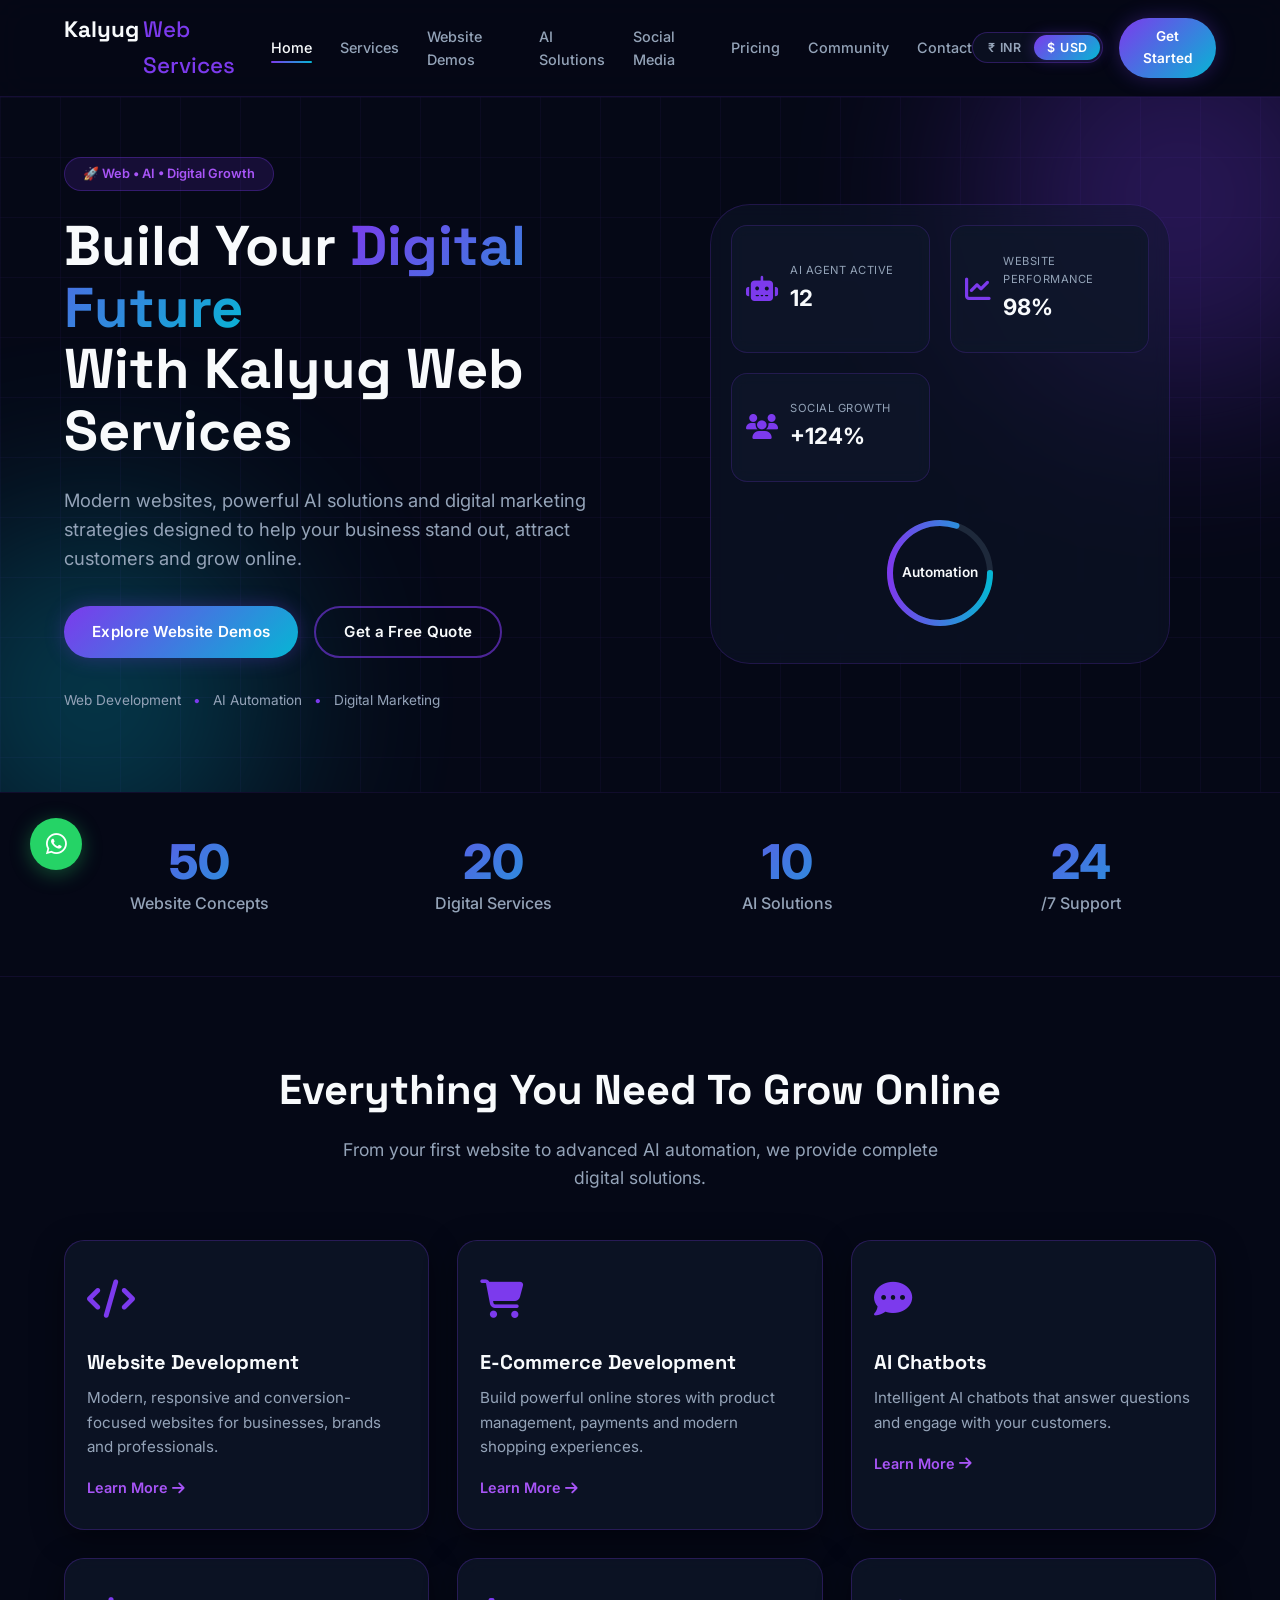
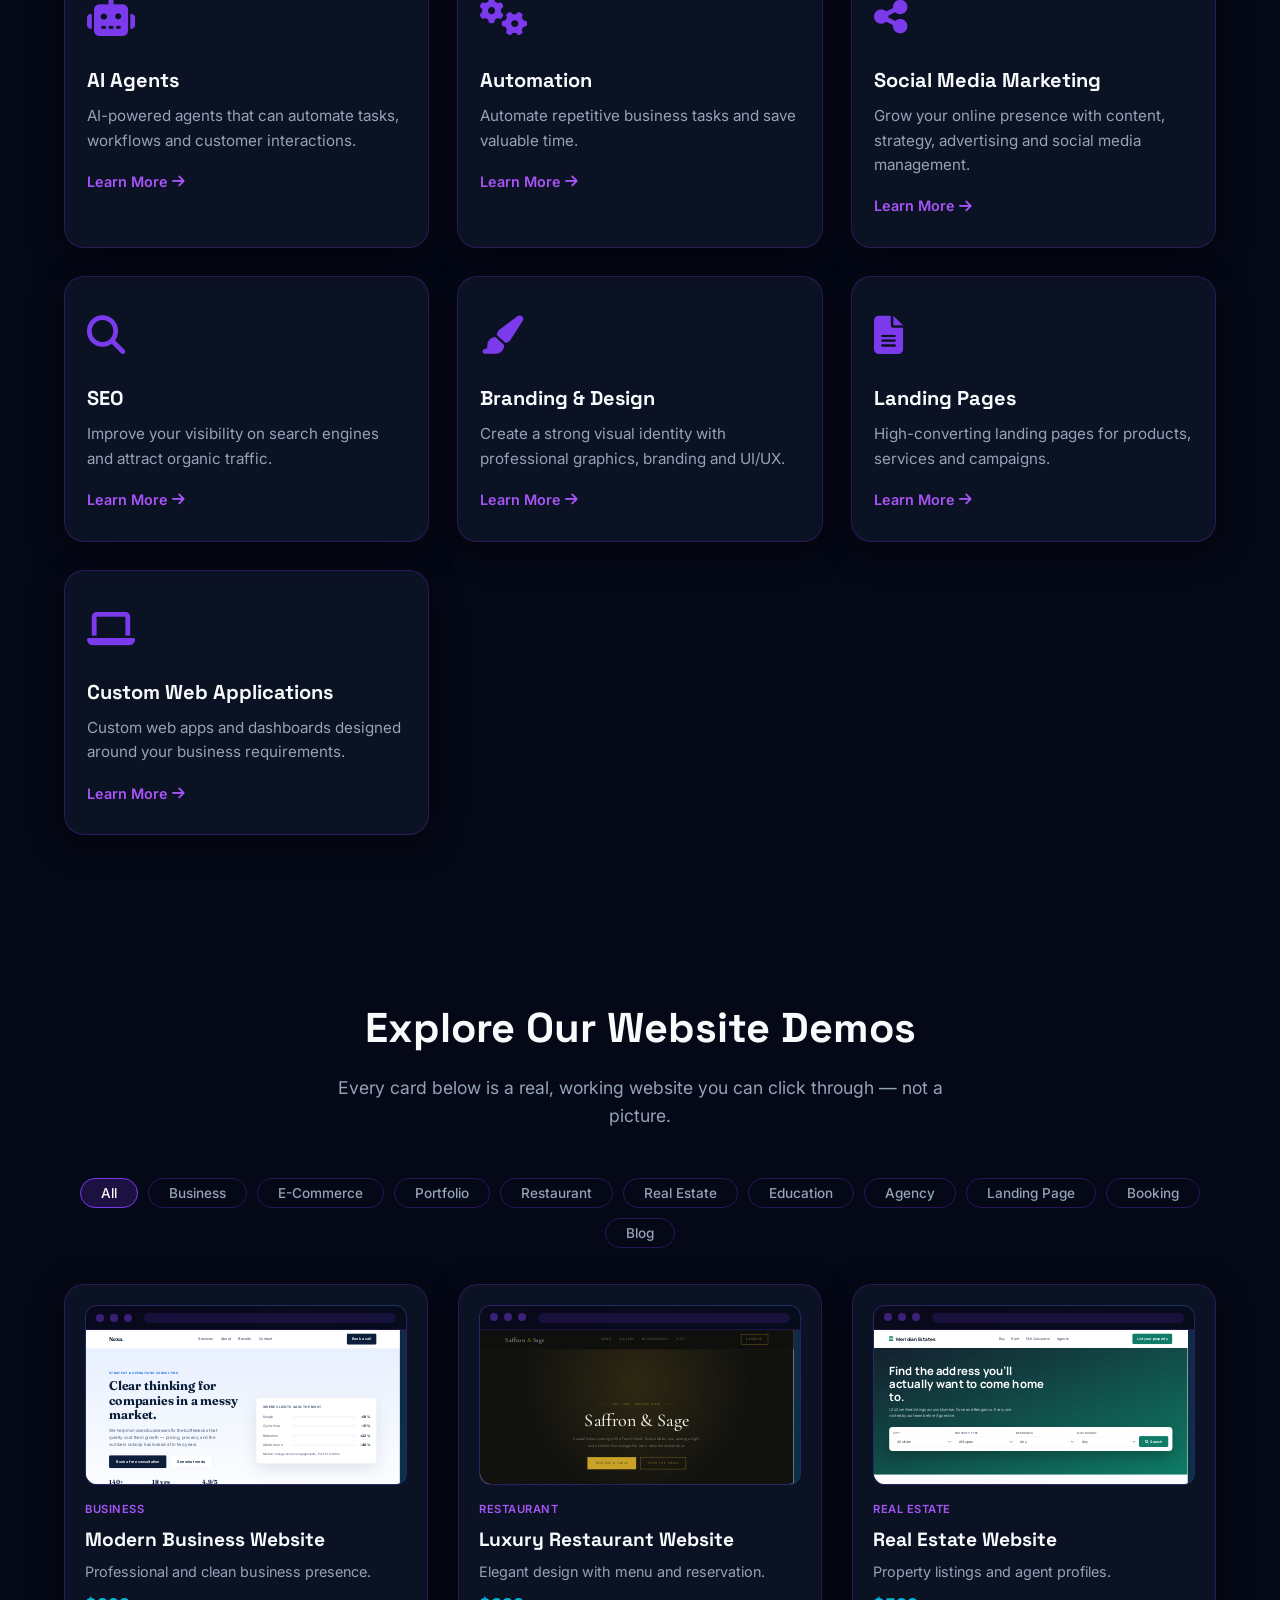
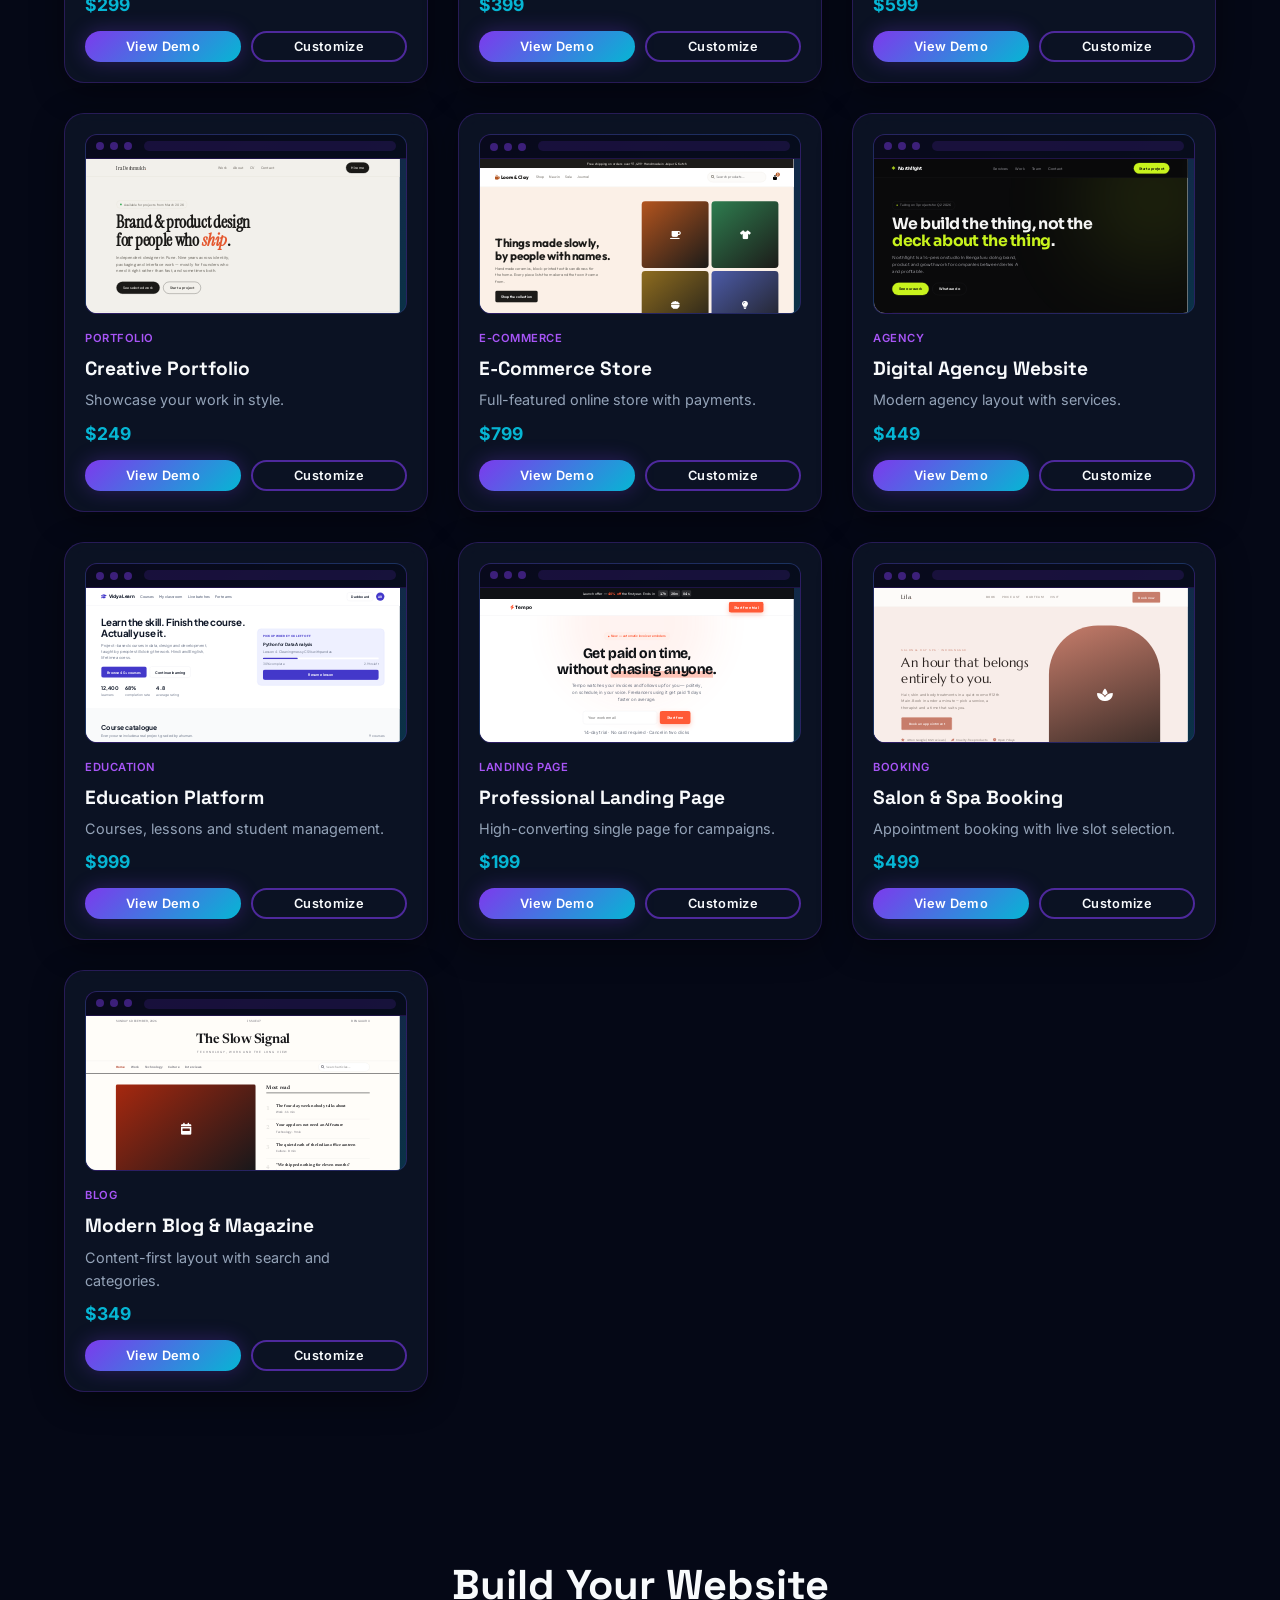
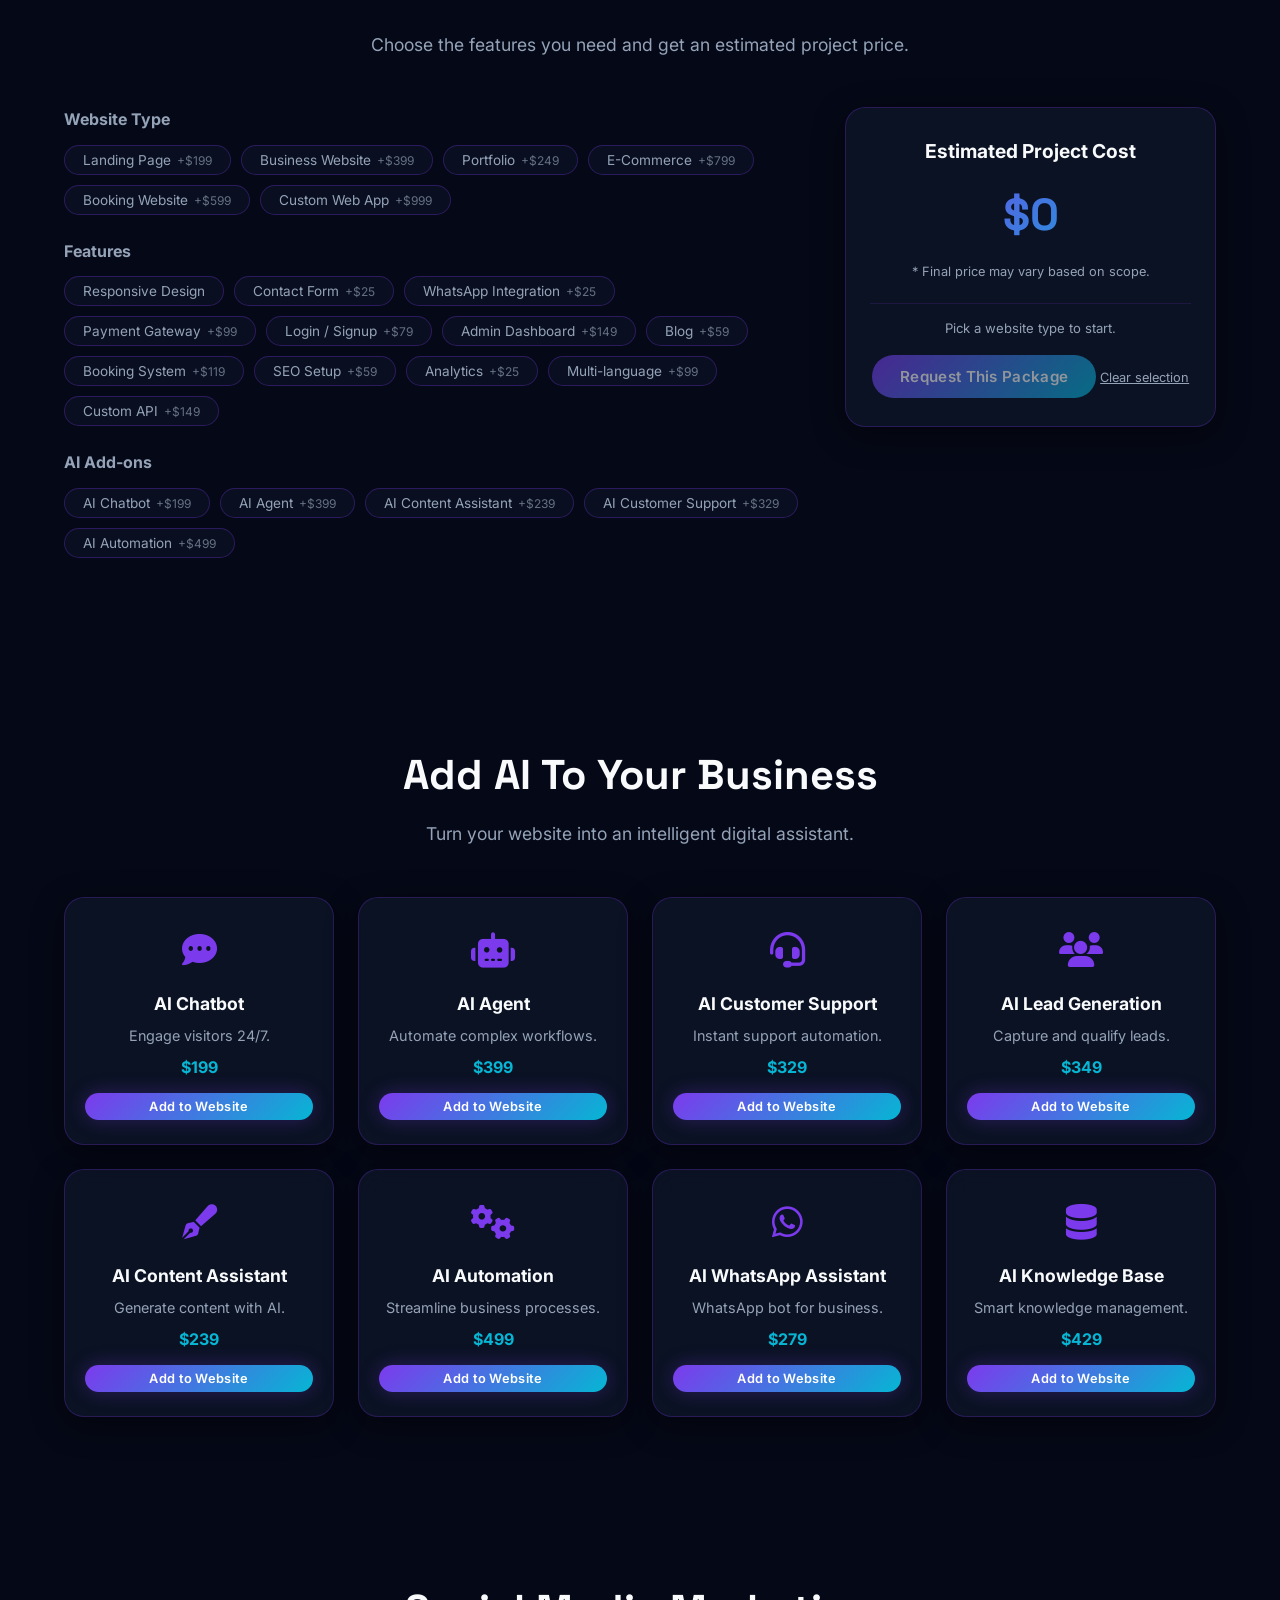
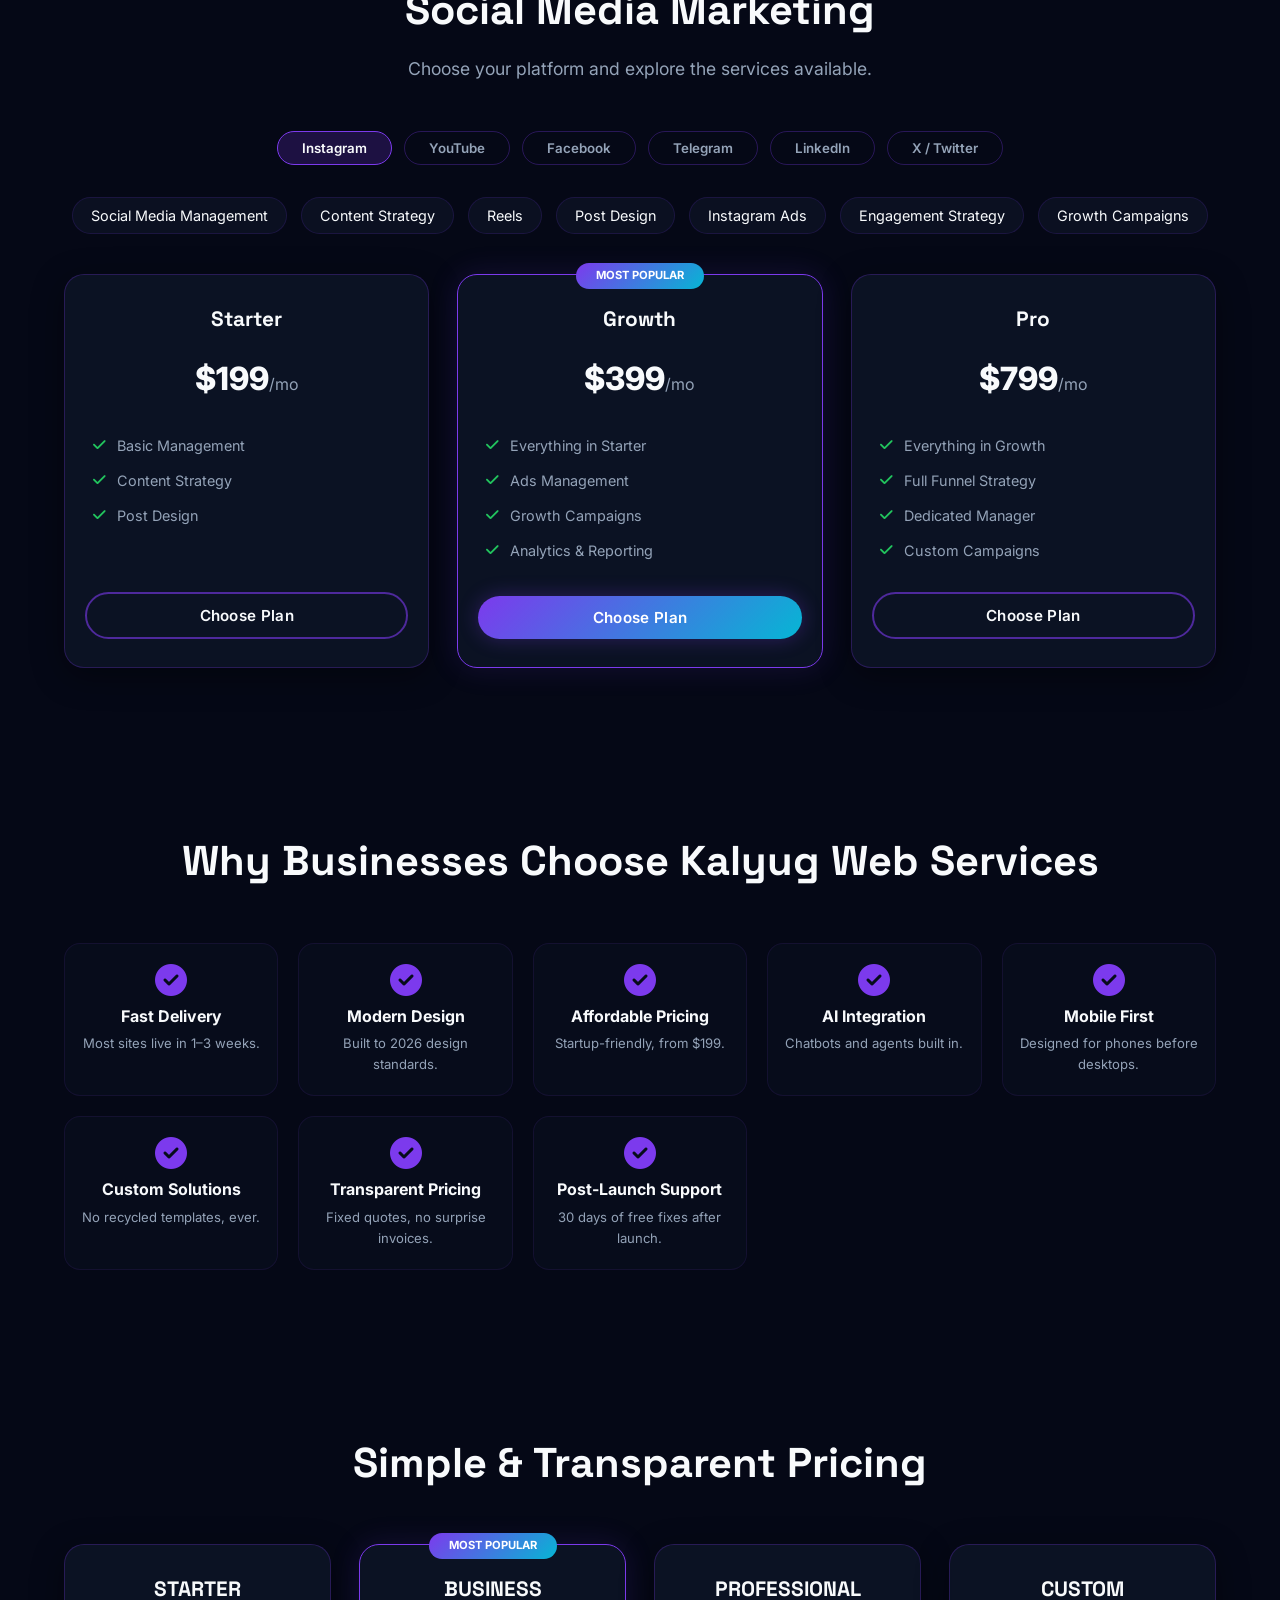
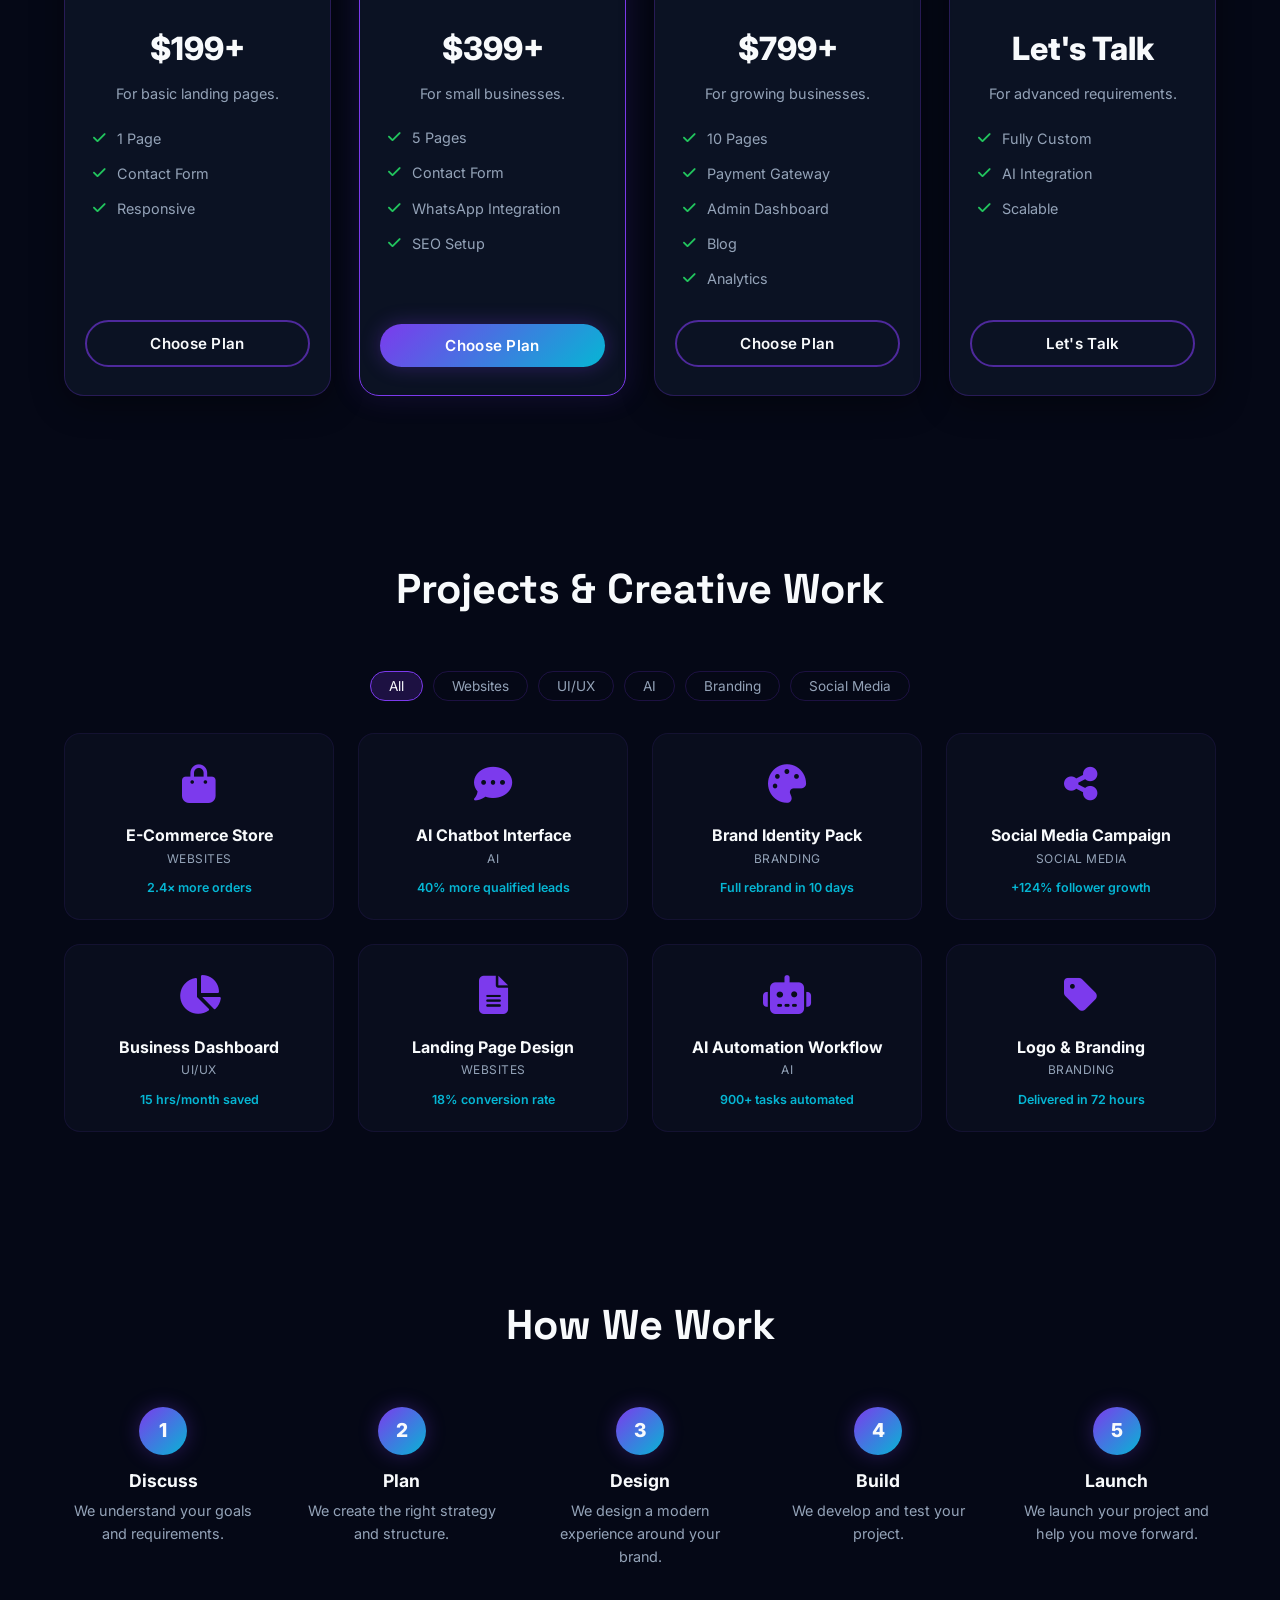
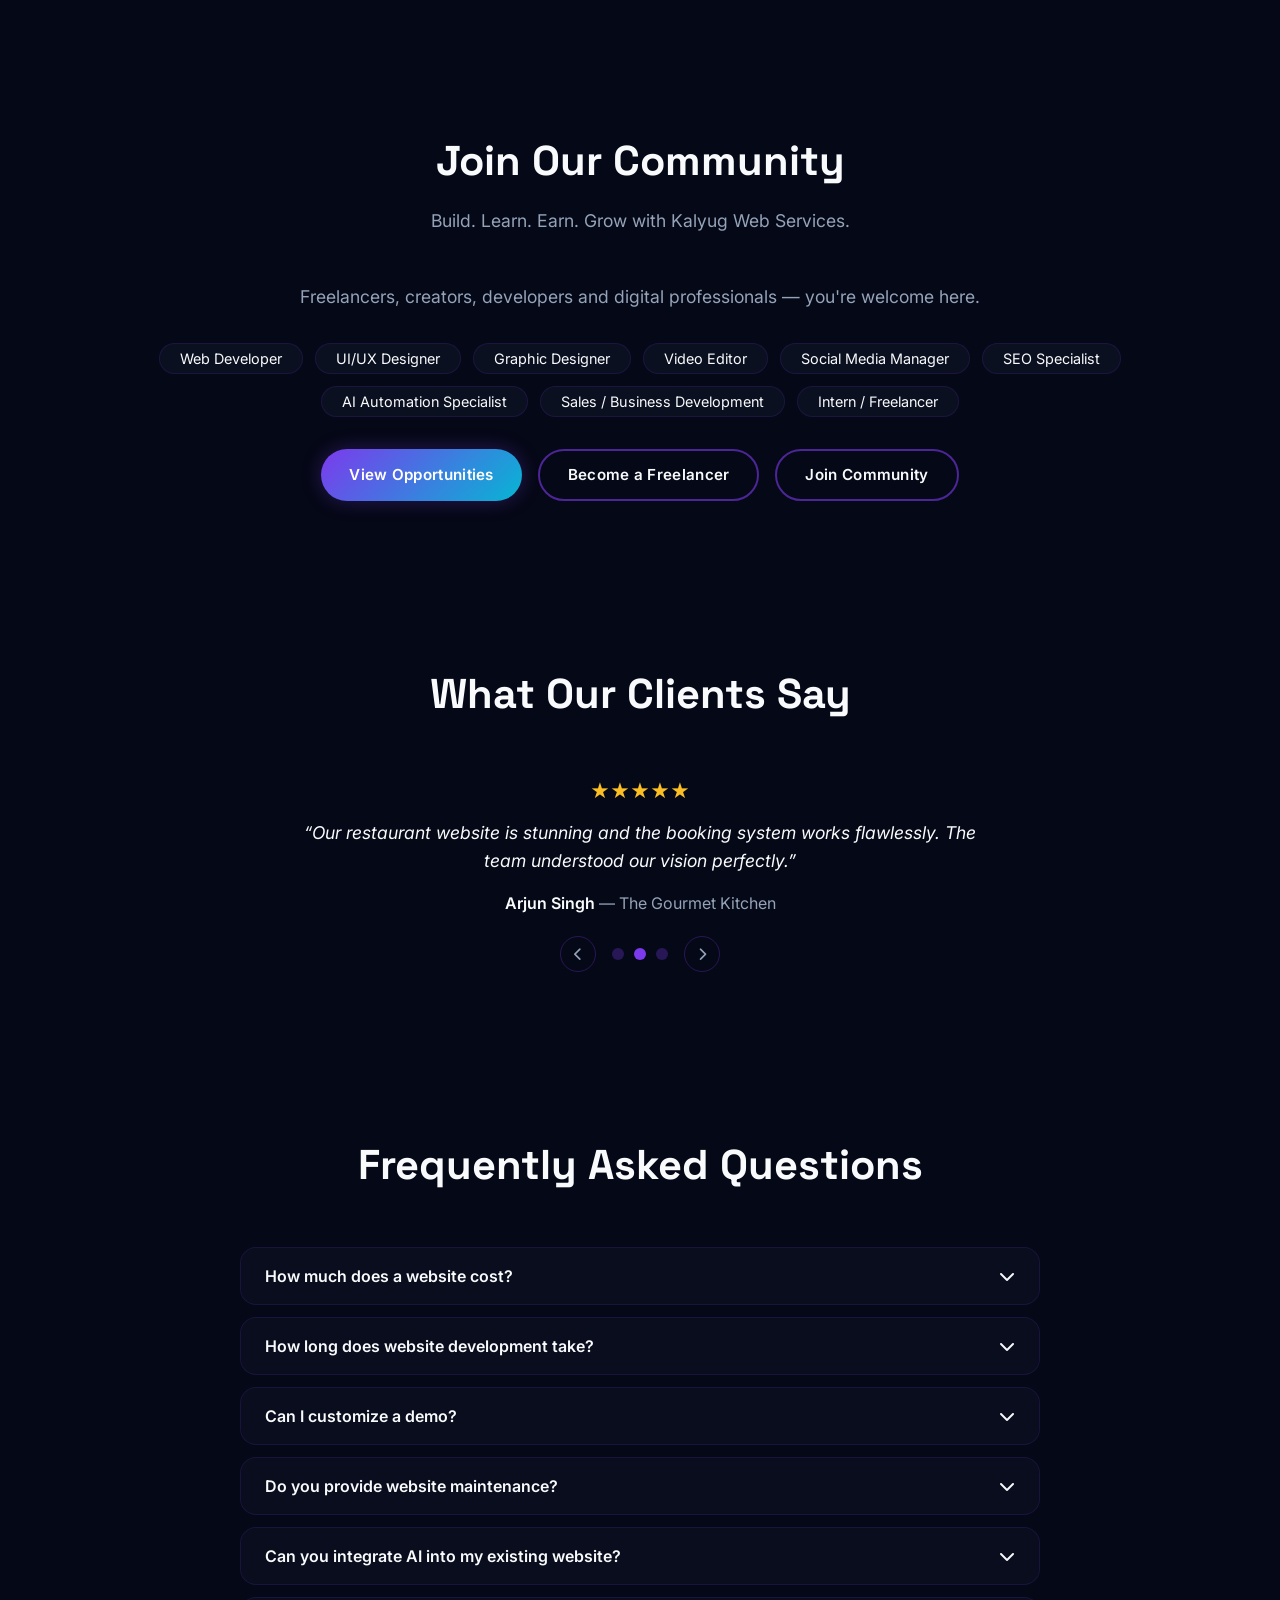
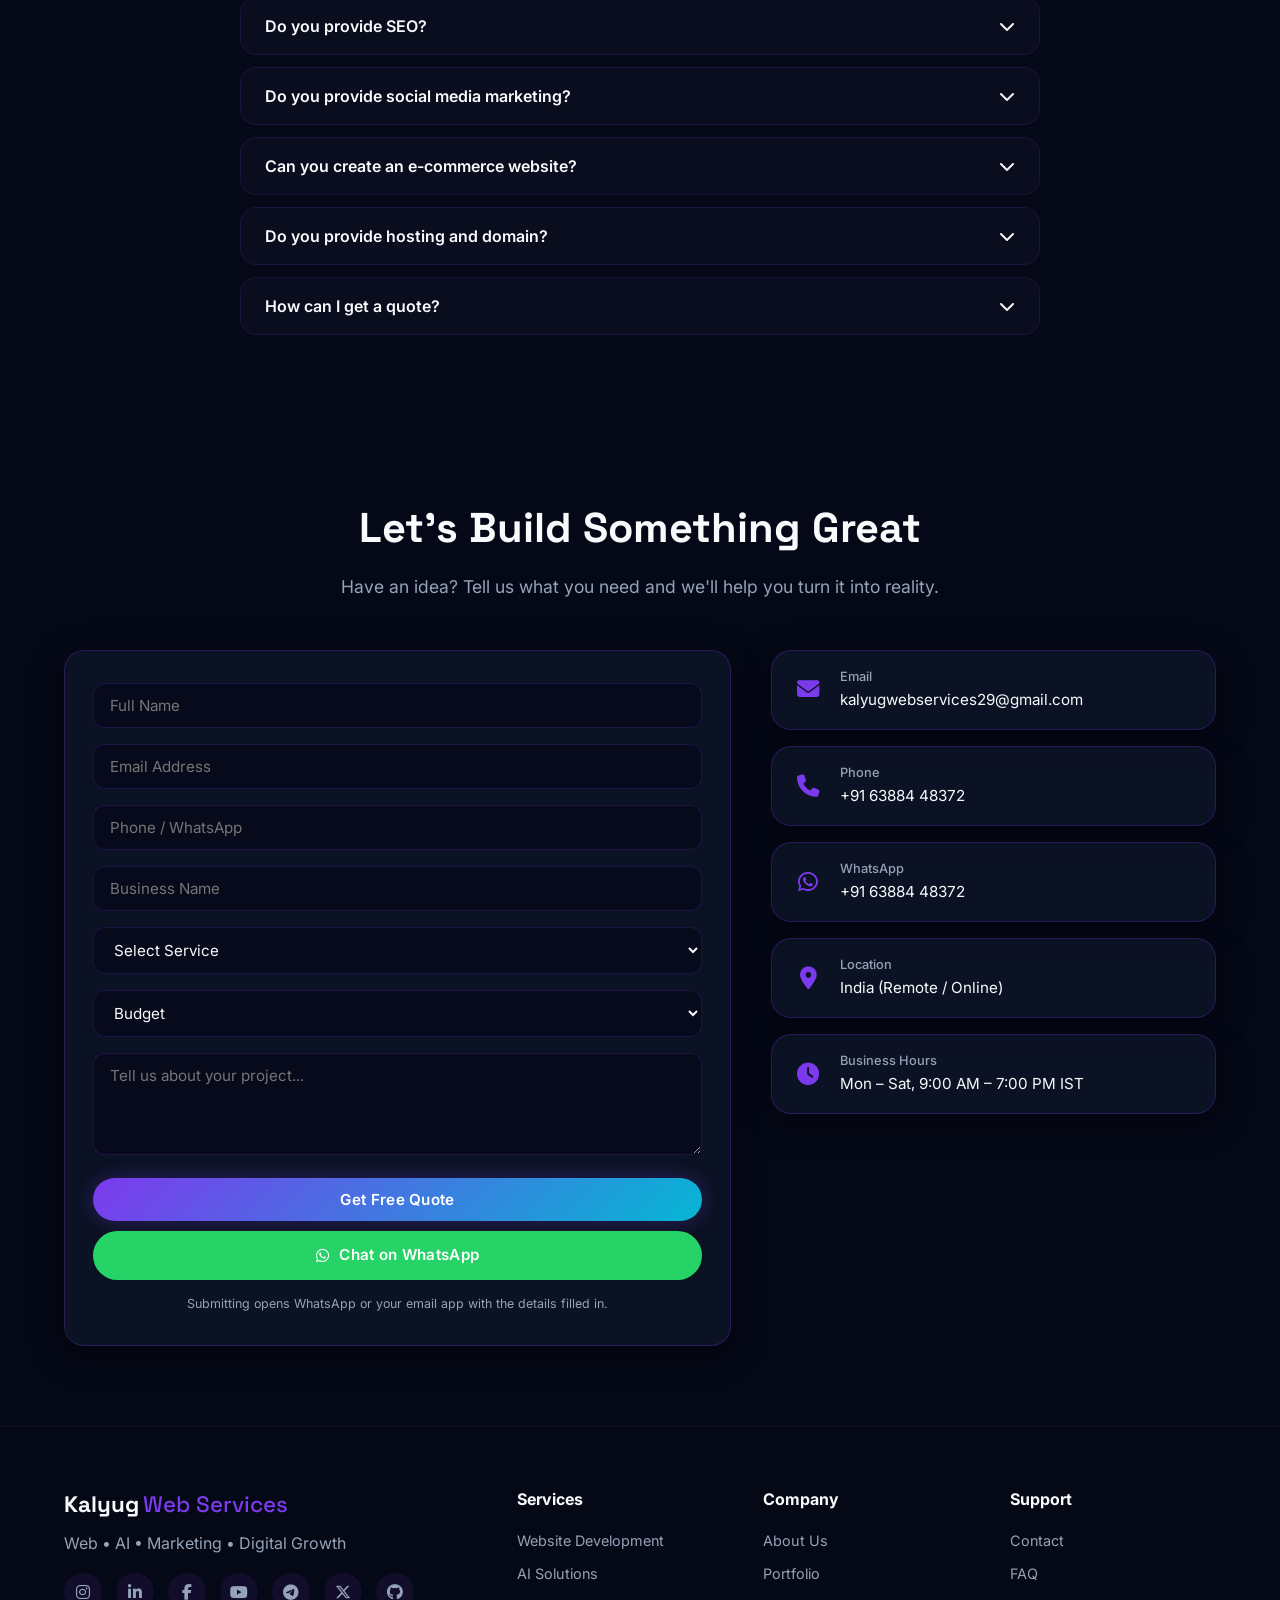
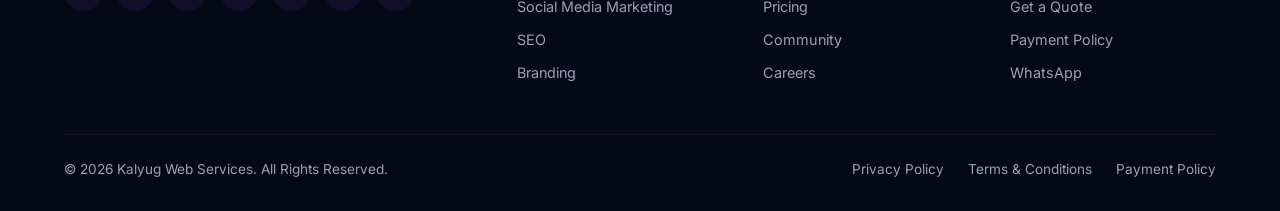
==== index.html @ 9e054c73 "Folder Added" ====
<!DOCTYPE html>
<html lang="en">

<head>
    <meta charset="UTF-8">
    <meta name="viewport" content="width=device-width, initial-scale=1.0">
    <title>Kalyug Web Services | Websites, AI &amp; Digital Marketing</title>
    <meta name="description" content="Kalyug Web Services provides modern website development, AI chatbots, AI agents, automation, social media marketing, SEO and custom digital solutions.">
    <meta name="theme-color" content="#050816">
    <link rel="canonical" href="https://kalyugwebservices.com/">

    <!-- Open Graph / Twitter -->
    <meta property="og:type" content="website">
    <meta property="og:site_name" content="Kalyug Web Services">
    <meta property="og:title" content="Kalyug Web Services | Websites, AI &amp; Digital Marketing">
    <meta property="og:description" content="Modern websites, AI chatbots and agents, automation, social media marketing and SEO — built for businesses that want to grow online.">
    <meta property="og:url" content="https://kalyugwebservices.com/">
    <meta property="og:image" content="https://kalyugwebservices.com/assets/og-image.png">
    <meta name="twitter:card" content="summary_large_image">
    <meta name="twitter:title" content="Kalyug Web Services | Websites, AI &amp; Digital Marketing">
    <meta name="twitter:description" content="Modern websites, AI chatbots and agents, automation, social media marketing and SEO.">
    <meta name="twitter:image" content="https://kalyugwebservices.com/assets/og-image.png">

    <link rel="icon" type="image/svg+xml" href="assets/favicon.svg">
    <link rel="apple-touch-icon" href="assets/favicon.svg">

    <!-- Fonts & icons -->
    <link rel="preconnect" href="https://fonts.googleapis.com">
    <link rel="preconnect" href="https://fonts.gstatic.com" crossorigin>
    <link href="https://fonts.googleapis.com/css2?family=Inter:opsz,wght@14..32,400;14..32,500;14..32,600;14..32,700;14..32,800;14..32,900&family=Space+Grotesk:wght@400;500;600;700&display=swap" rel="stylesheet">
    <link rel="stylesheet" href="https://cdnjs.cloudflare.com/ajax/libs/font-awesome/6.5.0/css/all.min.css">

    <!-- Styles -->
    <link rel="stylesheet" href="css/base.css">
    <link rel="stylesheet" href="css/components.css">
    <link rel="stylesheet" href="css/sections.css">
    <link rel="stylesheet" href="css/responsive.css">

    <script type="application/ld+json">
    {
        "@context": "https://schema.org",
        "@type": "ProfessionalService",
        "name": "Kalyug Web Services",
        "description": "Website development, AI chatbots and agents, automation, social media marketing and SEO.",
        "url": "https://kalyugwebservices.com/",
        "email": "kalyugwebservices29@gmail.com",
        "telephone": "+91 63884 48372",
        "areaServed": "IN",
        "priceRange": "₹₹",
        "address": { "@type": "PostalAddress", "addressCountry": "IN" },
        "openingHours": "Mo-Sa 09:00-19:00"
    }
    </script>
</head>

<body>
    <a href="#hero" class="sr-only">Skip to main content</a>

    <!-- ============================================================
    NAVBAR
    ============================================================ -->
    <header class="navbar" id="navbar">
        <div class="container navbar-container">
            <a href="#hero" class="navbar-logo">
                <span class="logo-text">Kalyug</span>
                <span class="logo-sub">Web Services</span>
            </a>
            <nav class="navbar-links" id="navbarLinks" aria-label="Main">
                <a href="#hero" class="nav-link active">Home</a>
                <a href="#services" class="nav-link">Services</a>
                <a href="#demos" class="nav-link">Website Demos</a>
                <a href="#ai-solutions" class="nav-link">AI Solutions</a>
                <a href="#social-media" class="nav-link">Social Media</a>
                <a href="#pricing" class="nav-link">Pricing</a>
                <a href="#community" class="nav-link">Community</a>
                <a href="#contact" class="nav-link">Contact</a>
            </nav>
            <div class="navbar-actions">
                <div class="currency-switch" id="currencySwitch" role="group" aria-label="Display currency">
                    <button type="button" data-currency="INR" aria-pressed="true">
                        <span aria-hidden="true">₹</span><span class="cs-label">INR</span>
                    </button>
                    <button type="button" data-currency="USD" aria-pressed="false">
                        <span aria-hidden="true">$</span><span class="cs-label">USD</span>
                    </button>
                </div>
                <a href="#contact" class="btn btn-primary btn-sm btn-glow">Get Started</a>
                <button class="hamburger" id="hamburger" aria-label="Toggle navigation"
                        aria-expanded="false" aria-controls="navbarLinks">
                    <span></span>
                    <span></span>
                    <span></span>
                </button>
            </div>
        </div>
    </header>

    <main>
        <!-- ============================================================
        HERO
        ============================================================ -->
        <section class="hero" id="hero">
            <div class="hero-bg-grid" aria-hidden="true"></div>
            <div class="hero-blob hero-blob-1" aria-hidden="true"></div>
            <div class="hero-blob hero-blob-2" aria-hidden="true"></div>
            <div class="container hero-container">
                <div class="hero-content">
                    <div class="hero-badge"><span>🚀 Web • AI • Digital Growth</span></div>
                    <h1 class="hero-title">Build Your <span class="gradient-text">Digital Future</span><br>With Kalyug Web Services</h1>
                    <p class="hero-subtitle">Modern websites, powerful AI solutions and digital marketing strategies designed to help your business stand out, attract customers and grow online.</p>
                    <div class="hero-buttons">
                        <a href="#demos" class="btn btn-primary btn-glow">Explore Website Demos</a>
                        <a href="#contact" class="btn btn-outline">Get a Free Quote</a>
                    </div>
                    <div class="hero-trust">
                        <span>Web Development</span><span class="dot" aria-hidden="true">•</span>
                        <span>AI Automation</span><span class="dot" aria-hidden="true">•</span>
                        <span>Digital Marketing</span>
                    </div>
                </div>
                <div class="hero-visual">
                    <div class="hero-dashboard" aria-hidden="true">
                        <div class="dashboard-card floating" style="animation-delay:0s">
                            <i class="fas fa-robot"></i>
                            <div>
                                <div class="label">AI Agent Active</div>
                                <div class="value">12</div>
                            </div>
                        </div>
                        <div class="dashboard-card floating" style="animation-delay:0.4s">
                            <i class="fas fa-chart-line"></i>
                            <div>
                                <div class="label">Website Performance</div>
                                <div class="value">98%</div>
                            </div>
                        </div>
                        <div class="dashboard-card floating" style="animation-delay:0.8s">
                            <i class="fas fa-users"></i>
                            <div>
                                <div class="label">Social Growth</div>
                                <div class="value">+124%</div>
                            </div>
                        </div>
                        <div class="dashboard-ring">
                            <svg viewBox="0 0 120 120">
                                <circle cx="60" cy="60" r="50" stroke="#1E293B" stroke-width="6" fill="none" />
                                <circle cx="60" cy="60" r="50" stroke="url(#gradRing)" stroke-width="6" fill="none"
                                        stroke-dasharray="314" stroke-dashoffset="62" stroke-linecap="round" />
                                <defs>
                                    <linearGradient id="gradRing" x1="0%" y1="0%" x2="100%" y2="0%">
                                        <stop offset="0%" stop-color="#7C3AED" />
                                        <stop offset="100%" stop-color="#06B6D4" />
                                    </linearGradient>
                                </defs>
                            </svg>
                            <div class="ring-label">Automation</div>
                        </div>
                    </div>
                </div>
            </div>
        </section>

        <!-- ============================================================
        STATS
        ============================================================ -->
        <section class="stats" id="stats">
            <div class="container stats-container">
                <div class="stat-item"><span class="stat-number" data-count="50">0</span><span class="stat-label">Website Concepts</span></div>
                <div class="stat-item"><span class="stat-number" data-count="20">0</span><span class="stat-label">Digital Services</span></div>
                <div class="stat-item"><span class="stat-number" data-count="10">0</span><span class="stat-label">AI Solutions</span></div>
                <div class="stat-item"><span class="stat-number" data-count="24">0</span><span class="stat-label">/7 Support</span></div>
            </div>
        </section>

        <!-- ============================================================
        SERVICES
        ============================================================ -->
        <section class="services" id="services">
            <div class="container">
                <div class="section-header">
                    <h2>Everything You Need To Grow Online</h2>
                    <p>From your first website to advanced AI automation, we provide complete digital solutions.</p>
                </div>
                <div class="services-grid" id="servicesGrid"></div>
            </div>
        </section>

        <!-- ============================================================
        WEBSITE DEMOS
        ============================================================ -->
        <section class="demos" id="demos">
            <div class="container">
                <div class="section-header">
                    <h2>Explore Our Website Demos</h2>
                    <p>Every card below is a real, working website you can click through — not a picture.</p>
                </div>
                <div class="demo-filters" id="demoFilters"></div>
                <div class="demos-grid" id="demosGrid"></div>
            </div>
        </section>

        <!-- ============================================================
        BUILDER
        ============================================================ -->
        <section class="builder" id="builder">
            <div class="container">
                <div class="section-header">
                    <h2>Build Your Website</h2>
                    <p>Choose the features you need and get an estimated project price.</p>
                </div>
                <div class="builder-layout">
                    <div class="builder-options">
                        <div class="builder-group">
                            <h4>Website Type</h4>
                            <div class="builder-chip-group" id="builderType"></div>
                        </div>
                        <div class="builder-group">
                            <h4>Features</h4>
                            <div class="builder-chip-group" id="builderFeatures"></div>
                        </div>
                        <div class="builder-group">
                            <h4>AI Add-ons</h4>
                            <div class="builder-chip-group" id="builderAI"></div>
                        </div>
                    </div>
                    <div class="builder-summary glass-card">
                        <h4>Estimated Project Cost</h4>
                        <div class="builder-price" id="builderPrice" aria-live="polite">₹0</div>
                        <p class="builder-note">* Final price may vary based on scope.</p>
                        <ul class="builder-breakdown empty" id="builderBreakdown"></ul>
                        <p class="builder-timeline" id="builderTimeline"></p>
                        <button type="button" class="btn btn-primary btn-glow" id="builderRequest">Request This Package</button>
                        <button type="button" class="builder-reset" id="builderReset">Clear selection</button>
                    </div>
                </div>
            </div>
        </section>

        <!-- ============================================================
        AI SOLUTIONS
        ============================================================ -->
        <section class="ai-solutions" id="ai-solutions">
            <div class="container">
                <div class="section-header">
                    <h2>Add AI To Your Business</h2>
                    <p>Turn your website into an intelligent digital assistant.</p>
                </div>
                <div class="ai-grid" id="aiGrid"></div>
            </div>
        </section>

        <!-- ============================================================
        SOCIAL MEDIA
        ============================================================ -->
        <section class="social-media" id="social-media">
            <div class="container">
                <div class="section-header">
                    <h2>Social Media Marketing</h2>
                    <p>Choose your platform and explore the services available.</p>
                </div>
                <div class="social-platforms" id="socialPlatforms"></div>
                <div class="social-services" id="socialServices"></div>
                <div class="social-pricing" id="socialPricing"></div>
            </div>
        </section>

        <!-- ============================================================
        WHY US
        ============================================================ -->
        <section class="why-us" id="why-us">
            <div class="container">
                <div class="section-header">
                    <h2>Why Businesses Choose Kalyug Web Services</h2>
                </div>
                <div class="why-grid" id="whyGrid"></div>
            </div>
        </section>

        <!-- ============================================================
        PRICING
        ============================================================ -->
        <section class="pricing" id="pricing">
            <div class="container">
                <div class="section-header">
                    <h2>Simple &amp; Transparent Pricing</h2>
                </div>
                <div class="social-pricing" id="pricingGrid"></div>
            </div>
        </section>

        <!-- ============================================================
        PORTFOLIO
        ============================================================ -->
        <section class="portfolio" id="portfolio">
            <div class="container">
                <div class="section-header">
                    <h2>Projects &amp; Creative Work</h2>
                </div>
                <div class="portfolio-filters" id="portfolioFilters"></div>
                <div class="portfolio-grid" id="portfolioGrid"></div>
            </div>
        </section>

        <!-- ============================================================
        PROCESS
        ============================================================ -->
        <section class="process" id="process">
            <div class="container">
                <div class="section-header">
                    <h2>How We Work</h2>
                </div>
                <div class="process-timeline" id="processTimeline"></div>
            </div>
        </section>

        <!-- ============================================================
        COMMUNITY
        ============================================================ -->
        <section class="community" id="community">
            <div class="container">
                <div class="section-header">
                    <h2>Join Our Community</h2>
                    <p>Build. Learn. Earn. Grow with Kalyug Web Services.</p>
                </div>
                <p class="community-tagline">Freelancers, creators, developers and digital professionals — you're welcome here.</p>
                <div class="community-roles" id="communityRoles"></div>
                <div class="community-actions">
                    <a href="#" class="btn btn-primary btn-glow" id="openCareersBtn">View Opportunities</a>
                    <a href="#" class="btn btn-outline" id="becomeFreelancerBtn">Become a Freelancer</a>
                    <a href="#contact" class="btn btn-outline">Join Community</a>
                </div>
            </div>
        </section>

        <!-- ============================================================
        TESTIMONIALS
        ============================================================ -->
        <section class="testimonials" id="testimonials">
            <div class="container">
                <div class="section-header">
                    <h2>What Our Clients Say</h2>
                </div>
                <div class="testimonial-slider">
                    <div class="testimonial-track" id="testimonialTrack"></div>
                </div>
                <div class="testimonial-controls">
                    <button type="button" class="testimonial-arrow" id="testimonialPrev" aria-label="Previous review">
                        <i class="fas fa-chevron-left" aria-hidden="true"></i>
                    </button>
                    <div class="testimonial-dots" id="testimonialDots"></div>
                    <button type="button" class="testimonial-arrow" id="testimonialNext" aria-label="Next review">
                        <i class="fas fa-chevron-right" aria-hidden="true"></i>
                    </button>
                </div>
            </div>
        </section>

        <!-- ============================================================
        FAQ
        ============================================================ -->
        <section class="faq" id="faq">
            <div class="container">
                <div class="section-header">
                    <h2>Frequently Asked Questions</h2>
                </div>
                <div class="faq-accordion" id="faqAccordion"></div>
            </div>
        </section>

        <!-- ============================================================
        CONTACT
        ============================================================ -->
        <section class="contact" id="contact">
            <div class="container">
                <div class="section-header">
                    <h2>Let's Build Something Great</h2>
                    <p>Have an idea? Tell us what you need and we'll help you turn it into reality.</p>
                </div>
                <div class="contact-layout">
                    <form class="contact-form glass-card" id="contactForm" novalidate>
                        <div class="field">
                            <label class="sr-only" for="contactName">Full Name</label>
                            <input type="text" id="contactName" data-label="Name" placeholder="Full Name" required autocomplete="name">
                            <span class="field-error">Please tell us your name.</span>
                        </div>
                        <div class="field">
                            <label class="sr-only" for="contactEmail">Email Address</label>
                            <input type="email" id="contactEmail" data-label="Email" placeholder="Email Address" required autocomplete="email">
                            <span class="field-error">Please enter a valid email address.</span>
                        </div>
                        <div class="field">
                            <label class="sr-only" for="contactPhone">Phone / WhatsApp</label>
                            <input type="tel" id="contactPhone" data-label="Phone" placeholder="Phone / WhatsApp" autocomplete="tel">
                            <span class="field-error">That phone number looks too short.</span>
                        </div>
                        <div class="field">
                            <label class="sr-only" for="contactBusiness">Business Name</label>
                            <input type="text" id="contactBusiness" data-label="Business" placeholder="Business Name" autocomplete="organization">
                        </div>
                        <div class="field">
                            <label class="sr-only" for="contactService">Service</label>
                            <select id="contactService" data-label="Service" required>
                                <option value="">Select Service</option>
                                <option>Website</option>
                                <option>E-Commerce</option>
                                <option>AI Chatbot</option>
                                <option>AI Agent</option>
                                <option>Automation</option>
                                <option>Social Media Marketing</option>
                                <option>SEO</option>
                                <option>Branding</option>
                                <option>Custom Project</option>
                                <option>Other</option>
                            </select>
                            <span class="field-error">Pick the service you need.</span>
                        </div>
                        <div class="field">
                            <label class="sr-only" for="contactBudget">Budget</label>
                            <!-- Options are built in JS so the bands follow the active currency. -->
                            <select id="contactBudget" data-label="Budget">
                                <option value="">Budget</option>
                            </select>
                        </div>
                        <div class="field">
                            <label class="sr-only" for="contactMessage">Project details</label>
                            <textarea id="contactMessage" data-label="Project" placeholder="Tell us about your project..." rows="4" required></textarea>
                            <span class="field-error">A sentence or two about the project helps a lot.</span>
                        </div>
                        <div class="form-actions">
                            <button type="submit" class="btn btn-primary btn-glow">Get Free Quote</button>
                            <a href="#" class="btn btn-whatsapp" id="whatsappBtn">
                                <i class="fab fa-whatsapp" aria-hidden="true"></i> Chat on WhatsApp
                            </a>
                            <p class="form-hint" data-config="lead.note"></p>
                        </div>
                    </form>
                    <div class="contact-info" id="contactInfo"></div>
                </div>
            </div>
        </section>
    </main>

    <!-- ============================================================
    FOOTER
    ============================================================ -->
    <footer class="footer">
        <div class="container">
            <div class="footer-grid">
                <div class="footer-brand">
                    <a href="#hero" class="navbar-logo">
                        <span class="logo-text">Kalyug</span><span class="logo-sub">Web Services</span>
                    </a>
                    <p data-config="business.tagline">Web • AI • Marketing • Digital Growth</p>
                    <div class="footer-social">
                        <a href="#" data-social="instagram" aria-label="Instagram" target="_blank" rel="noopener"><i class="fab fa-instagram"></i></a>
                        <a href="#" data-social="linkedin" aria-label="LinkedIn" target="_blank" rel="noopener"><i class="fab fa-linkedin-in"></i></a>
                        <a href="#" data-social="facebook" aria-label="Facebook" target="_blank" rel="noopener"><i class="fab fa-facebook-f"></i></a>
                        <a href="#" data-social="youtube" aria-label="YouTube" target="_blank" rel="noopener"><i class="fab fa-youtube"></i></a>
                        <a href="#" data-social="telegram" aria-label="Telegram" target="_blank" rel="noopener"><i class="fab fa-telegram-plane"></i></a>
                        <a href="#" data-social="x" aria-label="X" target="_blank" rel="noopener"><i class="fab fa-x-twitter"></i></a>
                        <a href="#" data-social="github" aria-label="GitHub" target="_blank" rel="noopener"><i class="fab fa-github"></i></a>
                    </div>
                </div>
                <div class="footer-col">
                    <h4>Services</h4>
                    <a href="#services">Website Development</a>
                    <a href="#ai-solutions">AI Solutions</a>
                    <a href="#social-media">Social Media Marketing</a>
                    <a href="#services">SEO</a>
                    <a href="#services">Branding</a>
                </div>
                <div class="footer-col">
                    <h4>Company</h4>
                    <a href="#hero">About Us</a>
                    <a href="#portfolio">Portfolio</a>
                    <a href="#pricing">Pricing</a>
                    <a href="#community">Community</a>
                    <a href="#community">Careers</a>
                </div>
                <div class="footer-col">
                    <h4>Support</h4>
                    <a href="#contact">Contact</a>
                    <a href="#faq">FAQ</a>
                    <a href="#contact">Get a Quote</a>
                    <a href="payment-policy.html">Payment Policy</a>
                    <a href="#" id="footerWhatsapp" target="_blank" rel="noopener">WhatsApp</a>
                </div>
            </div>
            <div class="footer-bottom">
                <p>&copy; <span id="footerYear">2026</span> Kalyug Web Services. All Rights Reserved.</p>
                <div>
                    <a href="privacy.html">Privacy Policy</a>
                    <a href="terms.html">Terms &amp; Conditions</a>
                    <a href="payment-policy.html">Payment Policy</a>
                </div>
            </div>
        </div>
    </footer>

    <!-- ============================================================
    MODALS
    ============================================================ -->
    <div class="modal" id="demoModal" role="dialog" aria-modal="true" aria-labelledby="demoModalTitle">
        <div class="modal-content glass-card wide">
            <button class="modal-close" data-close aria-label="Close">&times;</button>
            <h3 id="demoModalTitle">Website Preview</h3>
            <div class="demo-preview-frame" id="demoModalFrame">
                <div class="frame-loading">
                    <i class="fas fa-globe" aria-hidden="true"></i><span>Loading live preview…</span>
                </div>
                <iframe title="Live demo preview" loading="lazy"></iframe>
            </div>
            <p id="demoModalDesc"></p>
            <div class="modal-meta" id="demoModalMeta"></div>
            <div class="modal-price-row">
                <span>Starting at</span>
                <span class="amount" id="demoModalPrice"></span>
            </div>
            <div class="modal-btn-row">
                <a href="#" class="btn btn-outline" id="demoModalOpen" target="_blank" rel="noopener">
                    <i class="fas fa-up-right-from-square" aria-hidden="true"></i> Open Full Demo
                </a>
                <button type="button" class="btn btn-outline" id="demoModalCustomize">Customize</button>
                <button type="button" class="btn btn-primary" id="demoModalGet">Get This Design</button>
            </div>
        </div>
    </div>

    <div class="modal" id="serviceModal" role="dialog" aria-modal="true" aria-labelledby="serviceModalTitle">
        <div class="modal-content glass-card">
            <button class="modal-close" data-close aria-label="Close">&times;</button>
            <h3 id="serviceModalTitle"></h3>
            <p id="serviceModalDesc"></p>
            <ul class="service-points" id="serviceModalPoints"></ul>
            <div class="modal-price-row">
                <span>Starting from</span>
                <span class="amount" id="serviceModalPrice"></span>
            </div>
            <div class="modal-btn-row">
                <button type="button" class="btn btn-primary" id="serviceModalQuote">Get a Quote</button>
                <a href="#" class="btn btn-whatsapp" id="serviceModalWa" target="_blank" rel="noopener">
                    <i class="fab fa-whatsapp" aria-hidden="true"></i> Ask on WhatsApp
                </a>
            </div>
        </div>
    </div>

    <div class="modal" id="customizeModal" role="dialog" aria-modal="true" aria-labelledby="customizeModalTitle">
        <div class="modal-content glass-card">
            <button class="modal-close" data-close aria-label="Close">&times;</button>
            <h3 id="customizeModalTitle">Customize This Website</h3>
            <p>Tell us how you'd like <strong id="customizeDemoName">this website</strong> changed and we'll build a custom version for you.</p>
            <form id="customizeForm" novalidate style="margin-top:16px">
                <div class="field">
                    <label class="sr-only" for="customizeName">Your Name</label>
                    <input type="text" id="customizeName" data-label="Name" placeholder="Your Name" required autocomplete="name">
                    <span class="field-error">Please tell us your name.</span>
                </div>
                <div class="field">
                    <label class="sr-only" for="customizeEmail">Your Email</label>
                    <input type="email" id="customizeEmail" data-label="Email" placeholder="Your Email" required autocomplete="email">
                    <span class="field-error">Please enter a valid email address.</span>
                </div>
                <div class="field">
                    <label class="sr-only" for="customizePhone">Phone / WhatsApp</label>
                    <input type="tel" id="customizePhone" data-label="Phone" placeholder="Phone / WhatsApp (optional)" autocomplete="tel">
                    <span class="field-error">That phone number looks too short.</span>
                </div>
                <div class="field">
                    <label class="sr-only" for="customizeDetails">What you need</label>
                    <textarea id="customizeDetails" data-label="Requirements" placeholder="Tell us what you need..." rows="4" required></textarea>
                    <span class="field-error">Let us know what to change.</span>
                </div>
                <div class="form-actions">
                    <button type="submit" class="btn btn-primary">Send Request</button>
                    <a href="#" class="btn btn-whatsapp" id="customizeWa">
                        <i class="fab fa-whatsapp" aria-hidden="true"></i> Send on WhatsApp
                    </a>
                </div>
            </form>
        </div>
    </div>

    <div class="modal" id="careersModal" role="dialog" aria-modal="true" aria-labelledby="careersModalTitle">
        <div class="modal-content glass-card">
            <button class="modal-close" data-close aria-label="Close">&times;</button>
            <h3 id="careersModalTitle">Apply Now</h3>
            <form id="careersForm" novalidate>
                <div class="field">
                    <label class="sr-only" for="careersName">Full Name</label>
                    <input type="text" id="careersName" data-label="Name" placeholder="Full Name" required autocomplete="name">
                    <span class="field-error">Please tell us your name.</span>
                </div>
                <div class="field">
                    <label class="sr-only" for="careersEmail">Email Address</label>
                    <input type="email" id="careersEmail" data-label="Email" placeholder="Email Address" required autocomplete="email">
                    <span class="field-error">Please enter a valid email address.</span>
                </div>
                <div class="field">
                    <label class="sr-only" for="careersPhone">Phone Number</label>
                    <input type="tel" id="careersPhone" data-label="Phone" placeholder="Phone Number" required autocomplete="tel">
                    <span class="field-error">Please enter a reachable phone number.</span>
                </div>
                <div class="field">
                    <label class="sr-only" for="careersRole">Role</label>
                    <select id="careersRole" data-label="Role" required>
                        <option value="">Select Role</option>
                        <option>Web Developer</option>
                        <option>UI/UX Designer</option>
                        <option>Graphic Designer</option>
                        <option>Video Editor</option>
                        <option>Social Media Manager</option>
                        <option>SEO Specialist</option>
                        <option>AI Automation Specialist</option>
                        <option>Sales / Business Development</option>
                        <option>Intern / Freelancer</option>
                    </select>
                    <span class="field-error">Pick the role you're applying for.</span>
                </div>
                <div class="field">
                    <label class="sr-only" for="careersPortfolio">Portfolio / GitHub link</label>
                    <input type="text" id="careersPortfolio" data-label="Portfolio" placeholder="Portfolio / GitHub Link">
                </div>
                <div class="field">
                    <label class="sr-only" for="careersAbout">About you</label>
                    <textarea id="careersAbout" data-label="About" placeholder="Tell us about yourself and your experience..." rows="4" required></textarea>
                    <span class="field-error">Tell us a little about your experience.</span>
                </div>
                <div class="form-actions">
                    <button type="submit" class="btn btn-primary">Submit Application</button>
                    <a href="#" class="btn btn-whatsapp" id="careersWa">
                        <i class="fab fa-whatsapp" aria-hidden="true"></i> Apply on WhatsApp
                    </a>
                </div>
            </form>
        </div>
    </div>

    <!-- Floating actions -->
    <a href="#" class="wa-float" id="waFloat" target="_blank" rel="noopener" aria-label="Chat with us on WhatsApp">
        <i class="fab fa-whatsapp" aria-hidden="true"></i>
    </a>
    <button class="back-to-top" id="backToTop" aria-label="Back to top">
        <i class="fas fa-chevron-up" aria-hidden="true"></i>
    </button>
    <div class="toast" id="toast" role="status" aria-live="polite"></div>

    <!-- Scripts -->
    <script src="js/config.js"></script>
    <script src="js/data.js"></script>
    <script src="js/utils.js"></script>
    <script src="js/currency.js"></script>
    <script src="js/render.js"></script>
    <script src="js/builder.js"></script>
    <script src="js/forms.js"></script>
    <script src="js/ui.js"></script>
    <script src="js/main.js"></script>
</body>

</html>
---- css/base.css ----
/* ======================================================
   BASE — design tokens, reset, typography, layout shell
   ====================================================== */

:root {
    /* Core palette. RGB triplets exist so alpha variants stay in sync. */
    --bg: #050816;
    --bg-rgb: 5, 8, 22;
    --panel-rgb: 15, 23, 42;
    --text: #F8FAFC;
    --muted: #94A3B8;

    --purple: #7C3AED;
    --purple-rgb: 124, 58, 237;
    --purple-light: #A855F7;
    --cyan: #06B6D4;
    --cyan-rgb: 6, 182, 212;

    --green: #22C55E;
    --amber: #FBBF24;
    --whatsapp: #25D366;
    --whatsapp-dark: #1ebe5c;
    --ring-track: #1E293B;
    --danger: #F87171;

    --grad: linear-gradient(135deg, var(--purple), var(--cyan));
    --grad-line: linear-gradient(90deg, var(--purple), var(--cyan));

    --font-body: 'Inter', system-ui, -apple-system, 'Segoe UI', sans-serif;
    --font-display: 'Space Grotesk', var(--font-body);

    --radius-pill: 40px;
    --radius-lg: 20px;
    --radius-md: 16px;
    --radius-sm: 12px;

    --shadow-card: 0 8px 32px rgba(0, 0, 0, 0.4);
    --ease: 0.3s ease;
}

*,
*::before,
*::after {
    margin: 0;
    padding: 0;
    box-sizing: border-box;
}

html {
    scroll-behavior: smooth;
    /* Sticky navbar is ~64px; keep anchor targets clear of it. */
    scroll-padding-top: 90px;
}

body {
    font-family: var(--font-body);
    background: var(--bg);
    color: var(--text);
    line-height: 1.6;
    overflow-x: hidden;
}

a {
    text-decoration: none;
    color: inherit;
}

ul {
    list-style: none;
}

img {
    max-width: 100%;
}

button,
input,
select,
textarea {
    font-family: inherit;
}

.container {
    max-width: 1200px;
    margin: 0 auto;
    padding: 0 24px;
}

/* Visible keyboard focus. The original had none. */
:focus-visible {
    outline: 2px solid var(--purple-light);
    outline-offset: 3px;
    border-radius: 6px;
}

.sr-only {
    position: absolute;
    width: 1px;
    height: 1px;
    padding: 0;
    margin: -1px;
    overflow: hidden;
    clip: rect(0, 0, 0, 0);
    white-space: nowrap;
    border: 0;
}

/* Locks background scroll while a modal is open. */
body.no-scroll {
    overflow: hidden;
}

/* ======================================================
   GLASS & GRADIENTS
   ====================================================== */
.glass-card {
    background: rgba(var(--panel-rgb), 0.7);
    backdrop-filter: blur(12px);
    -webkit-backdrop-filter: blur(12px);
    border: 1px solid rgba(var(--purple-rgb), 0.25);
    border-radius: var(--radius-lg);
    box-shadow: var(--shadow-card);
    transition: transform var(--ease), box-shadow var(--ease);
}

.glass-card:hover {
    transform: translateY(-6px);
    box-shadow: 0 12px 48px rgba(var(--purple-rgb), 0.2);
}

/* Modal panels must not drift on hover — they are already centred. */
.modal .glass-card:hover {
    transform: none;
    box-shadow: var(--shadow-card);
}

.gradient-text {
    background: var(--grad);
    -webkit-background-clip: text;
    background-clip: text;
    -webkit-text-fill-color: transparent;
}

/* ======================================================
   SHARED ANIMATIONS
   ====================================================== */
@keyframes pulse-glow {
    0%,
    100% {
        box-shadow: 0 0 20px rgba(var(--purple-rgb), 0.3);
    }
    50% {
        box-shadow: 0 0 40px rgba(var(--cyan-rgb), 0.5);
    }
}

@keyframes float {
    0%,
    100% {
        transform: translateY(0px);
    }
    50% {
        transform: translateY(-12px);
    }
}

@keyframes spin {
    to {
        transform: rotate(360deg);
    }
}

.floating {
    animation: float 5s ease-in-out infinite;
}

/* Scroll-reveal. JS adds .reveal on observe and .revealed on entry.
   Applied only to in-flow cards — never to modal contents. */
.reveal {
    opacity: 0;
    transform: translateY(20px);
    transition: opacity 0.6s ease, transform 0.6s ease;
}

.reveal.revealed {
    opacity: 1;
    transform: translateY(0);
}

/* Respect users who ask the OS to reduce motion. */
@media (prefers-reduced-motion: reduce) {
    html {
        scroll-behavior: auto;
    }
    *,
    *::before,
    *::after {
        animation-duration: 0.001ms !important;
        animation-iteration-count: 1 !important;
        transition-duration: 0.001ms !important;
    }
    .reveal {
        opacity: 1;
        transform: none;
    }
}
---- css/components.css ----
/* ======================================================
   COMPONENTS — buttons, navbar, forms, modals, toast
   ====================================================== */

/* ------------------------------------------------------
   BUTTONS
   ------------------------------------------------------ */
.btn {
    display: inline-flex;
    align-items: center;
    justify-content: center;
    gap: 8px;
    padding: 12px 28px;
    border-radius: var(--radius-pill);
    font-weight: 600;
    font-size: 0.95rem;
    border: none;
    cursor: pointer;
    transition: all var(--ease);
    background: transparent;
    color: var(--text);
    letter-spacing: 0.3px;
    text-align: center;
}

.btn-primary {
    background: var(--grad);
    color: #fff;
    box-shadow: 0 0 20px rgba(var(--purple-rgb), 0.3);
}

.btn-primary:hover {
    transform: scale(1.03);
    box-shadow: 0 0 32px rgba(var(--purple-rgb), 0.6);
}

.btn-glow {
    animation: pulse-glow 2.5s infinite;
}

.btn-outline {
    border: 2px solid rgba(var(--purple-rgb), 0.6);
    background: transparent;
    color: var(--text);
}

.btn-outline:hover {
    background: rgba(var(--purple-rgb), 0.15);
    border-color: var(--purple);
}

.btn-sm {
    padding: 8px 20px;
    font-size: 0.85rem;
}

.btn-whatsapp {
    background: var(--whatsapp);
    color: #fff;
    border: none;
    gap: 10px;
}

.btn-whatsapp:hover {
    background: var(--whatsapp-dark);
    transform: scale(1.02);
}

.btn[disabled],
.btn.is-busy {
    opacity: 0.65;
    pointer-events: none;
}

/* Dimmed but still clickable — clicking explains what is missing. */
.btn.is-disabled {
    opacity: 0.55;
    box-shadow: none;
    animation: none;
}

.btn.is-busy::after {
    content: '';
    width: 14px;
    height: 14px;
    border: 2px solid rgba(255, 255, 255, 0.35);
    border-top-color: #fff;
    border-radius: 50%;
    animation: spin 0.7s linear infinite;
}

/* ------------------------------------------------------
   NAVBAR
   ------------------------------------------------------ */
.navbar {
    position: sticky;
    top: 0;
    z-index: 1000;
    background: rgba(var(--bg-rgb), 0.8);
    backdrop-filter: blur(16px);
    -webkit-backdrop-filter: blur(16px);
    border-bottom: 1px solid rgba(var(--purple-rgb), 0.15);
    padding: 12px 0;
    transition: background var(--ease), box-shadow var(--ease);
}

.navbar.scrolled {
    background: rgba(var(--bg-rgb), 0.95);
    box-shadow: 0 4px 24px rgba(0, 0, 0, 0.35);
}

.navbar-container {
    display: flex;
    align-items: center;
    justify-content: space-between;
}

.navbar-logo {
    display: flex;
    align-items: baseline;
    gap: 4px;
    font-family: var(--font-display);
    font-weight: 700;
    font-size: 1.4rem;
}

.logo-text {
    color: var(--text);
}

.logo-sub {
    color: var(--purple);
    font-weight: 500;
}

.navbar-links {
    display: flex;
    gap: 28px;
    align-items: center;
}

.navbar-links a {
    font-size: 0.9rem;
    font-weight: 500;
    color: var(--muted);
    transition: color var(--ease);
    position: relative;
}

.navbar-links a:hover,
.navbar-links a.active {
    color: var(--text);
}

.navbar-links a.active::after {
    content: '';
    position: absolute;
    bottom: -4px;
    left: 0;
    width: 100%;
    height: 2px;
    background: var(--grad-line);
    border-radius: 4px;
}

.navbar-actions {
    display: flex;
    align-items: center;
    gap: 16px;
}

/* Currency toggle — segmented control in the navbar. */
.currency-switch {
    display: inline-flex;
    border: 1px solid rgba(var(--purple-rgb), 0.3);
    border-radius: var(--radius-pill);
    padding: 2px;
    background: rgba(var(--panel-rgb), 0.6);
}

.currency-switch button {
    display: inline-flex;
    align-items: center;
    gap: 5px;
    padding: 5px 13px;
    border: none;
    border-radius: var(--radius-pill);
    background: transparent;
    color: var(--muted);
    font-family: inherit;
    font-size: 0.78rem;
    font-weight: 600;
    letter-spacing: 0.3px;
    cursor: pointer;
    transition: all var(--ease);
    white-space: nowrap;
}

.currency-switch button:hover {
    color: var(--text);
}

.currency-switch button.active {
    background: var(--grad);
    color: #fff;
    box-shadow: 0 0 14px rgba(var(--purple-rgb), 0.35);
}

.hamburger {
    display: none;
    flex-direction: column;
    gap: 5px;
    background: transparent;
    border: none;
    cursor: pointer;
    padding: 4px;
}

.hamburger span {
    display: block;
    width: 25px;
    height: 2px;
    background: var(--text);
    border-radius: 4px;
    transition: all var(--ease);
}

.hamburger.active span:nth-child(1) {
    transform: rotate(45deg) translate(5px, 5px);
}

.hamburger.active span:nth-child(2) {
    opacity: 0;
}

.hamburger.active span:nth-child(3) {
    transform: rotate(-45deg) translate(5px, -5px);
}

/* ------------------------------------------------------
   FORM FIELDS (shared by contact form and modals)
   ------------------------------------------------------ */
.field {
    margin-bottom: 16px;
}

.field:last-of-type {
    margin-bottom: 20px;
}

.contact-form input,
.contact-form select,
.contact-form textarea,
.modal-content input,
.modal-content select,
.modal-content textarea {
    width: 100%;
    padding: 12px 16px;
    border-radius: var(--radius-sm);
    border: 1px solid rgba(var(--purple-rgb), 0.2);
    background: rgba(var(--bg-rgb), 0.6);
    color: var(--text);
    font-family: inherit;
    font-size: 0.95rem;
    transition: border var(--ease), box-shadow var(--ease);
    outline: none;
}

.modal-content input,
.modal-content select,
.modal-content textarea {
    padding: 10px 14px;
}

.contact-form input:focus,
.contact-form select:focus,
.contact-form textarea:focus,
.modal-content input:focus,
.modal-content select:focus,
.modal-content textarea:focus {
    border-color: var(--purple);
    box-shadow: 0 0 0 3px rgba(var(--purple-rgb), 0.12);
}

.contact-form select option,
.modal-content select option {
    background: var(--bg);
}

.contact-form textarea,
.modal-content textarea {
    resize: vertical;
    min-height: 96px;
}

/* Inline validation. Only shows after a submit attempt. */
.field-error {
    display: none;
    color: var(--danger);
    font-size: 0.8rem;
    margin-top: 6px;
}

.field.invalid .field-error {
    display: block;
}

.field.invalid input,
.field.invalid select,
.field.invalid textarea {
    border-color: var(--danger);
}

.form-actions {
    display: flex;
    flex-direction: column;
    gap: 10px;
}

.form-actions .btn {
    width: 100%;
}

.form-hint {
    font-size: 0.78rem;
    color: var(--muted);
    text-align: center;
    margin-top: 4px;
}

/* ------------------------------------------------------
   MODAL
   ------------------------------------------------------ */
.modal {
    position: fixed;
    inset: 0;
    background: rgba(0, 0, 0, 0.7);
    backdrop-filter: blur(8px);
    display: none;
    align-items: center;
    justify-content: center;
    z-index: 2000;
    padding: 20px;
}

.modal.open {
    display: flex;
}

.modal-content {
    max-width: 520px;
    width: 100%;
    padding: 32px 28px;
    position: relative;
    max-height: 90vh;
    overflow-y: auto;
}

.modal-content.wide {
    max-width: 860px;
}

.modal-close {
    position: absolute;
    top: 16px;
    right: 20px;
    background: transparent;
    border: none;
    color: var(--muted);
    font-size: 1.8rem;
    line-height: 1;
    cursor: pointer;
    transition: color var(--ease);
    z-index: 2;
}

.modal-close:hover {
    color: var(--text);
}

.modal-content h3 {
    margin-bottom: 16px;
    padding-right: 32px;
    font-family: var(--font-display);
}

/* Live demo frame inside the demo modal. */
.demo-preview-frame {
    position: relative;
    height: 320px;
    border-radius: var(--radius-sm);
    overflow: hidden;
    border: 1px solid rgba(var(--purple-rgb), 0.25);
    background: linear-gradient(135deg, rgba(var(--purple-rgb), 0.2), rgba(var(--cyan-rgb), 0.2));
    margin-bottom: 16px;
}

.demo-preview-frame iframe {
    width: 100%;
    height: 100%;
    border: 0;
    display: block;
    background: #fff;
}

.demo-preview-frame .frame-loading {
    position: absolute;
    inset: 0;
    display: flex;
    flex-direction: column;
    align-items: center;
    justify-content: center;
    gap: 10px;
    color: var(--muted);
    font-size: 0.9rem;
    pointer-events: none;
    transition: opacity var(--ease);
}

.demo-preview-frame .frame-loading i {
    font-size: 2rem;
    color: var(--purple);
}

.demo-preview-frame.loaded .frame-loading {
    opacity: 0;
}

.demo-preview-placeholder {
    height: 140px;
    background: linear-gradient(135deg, rgba(var(--purple-rgb), 0.2), rgba(var(--cyan-rgb), 0.2));
    border-radius: var(--radius-sm);
    display: flex;
    align-items: center;
    justify-content: center;
    flex-direction: column;
    gap: 8px;
    color: var(--muted);
    font-size: 1rem;
    margin-bottom: 16px;
}

.demo-preview-placeholder i {
    font-size: 2.4rem;
    color: var(--purple);
}

.modal-meta {
    display: flex;
    flex-wrap: wrap;
    gap: 8px;
    margin: 14px 0 18px;
}

.modal-meta .tag {
    padding: 4px 14px;
    border-radius: var(--radius-pill);
    background: rgba(var(--panel-rgb), 0.8);
    border: 1px solid rgba(var(--purple-rgb), 0.2);
    font-size: 0.78rem;
    color: var(--muted);
}

.modal-price-row {
    display: flex;
    align-items: baseline;
    justify-content: space-between;
    flex-wrap: wrap;
    gap: 8px;
    margin-bottom: 18px;
    padding-top: 14px;
    border-top: 1px solid rgba(var(--purple-rgb), 0.15);
}

.modal-price-row .amount {
    font-size: 1.6rem;
    font-weight: 800;
    background: var(--grad);
    -webkit-background-clip: text;
    background-clip: text;
    -webkit-text-fill-color: transparent;
}

.modal-btn-row {
    display: flex;
    gap: 10px;
    flex-wrap: wrap;
}

.modal-btn-row .btn {
    flex: 1 1 160px;
}

/* ------------------------------------------------------
   BACK TO TOP & TOAST
   ------------------------------------------------------ */
.back-to-top {
    position: fixed;
    bottom: 30px;
    right: 30px;
    width: 48px;
    height: 48px;
    border-radius: 50%;
    background: var(--grad);
    border: none;
    color: #fff;
    font-size: 1.2rem;
    cursor: pointer;
    box-shadow: 0 4px 20px rgba(var(--purple-rgb), 0.3);
    opacity: 0;
    transform: translateY(20px);
    transition: all var(--ease);
    z-index: 999;
    pointer-events: none;
}

.back-to-top.visible {
    opacity: 1;
    transform: translateY(0);
    pointer-events: auto;
}

/* Floating WhatsApp launcher — always-available lead channel. */
.wa-float {
    position: fixed;
    bottom: 30px;
    left: 30px;
    width: 52px;
    height: 52px;
    border-radius: 50%;
    background: var(--whatsapp);
    color: #fff;
    display: flex;
    align-items: center;
    justify-content: center;
    font-size: 1.5rem;
    box-shadow: 0 4px 20px rgba(37, 211, 102, 0.35);
    z-index: 999;
    transition: transform var(--ease);
}

.wa-float:hover {
    transform: scale(1.08);
}

.toast {
    position: fixed;
    bottom: 100px;
    left: 50%;
    padding: 14px 32px;
    border-radius: var(--radius-pill);
    background: rgba(var(--panel-rgb), 0.95);
    backdrop-filter: blur(8px);
    border: 1px solid rgba(var(--purple-rgb), 0.3);
    color: var(--text);
    font-weight: 500;
    max-width: calc(100vw - 40px);
    text-align: center;
    opacity: 0;
    transition: opacity 0.4s, transform 0.4s;
    transform: translateX(-50%) translateY(20px);
    pointer-events: none;
    z-index: 3000;
}

.toast.show {
    opacity: 1;
    transform: translateX(-50%) translateY(0);
}

.toast.error {
    border-color: rgba(248, 113, 113, 0.5);
}
---- css/sections.css ----
/* ======================================================
   SECTIONS — hero through footer
   ====================================================== */

section {
    padding: 80px 0;
}

.section-header {
    text-align: center;
    margin-bottom: 48px;
}

.section-header h2 {
    font-size: 2.6rem;
    font-weight: 700;
    font-family: var(--font-display);
    margin-bottom: 12px;
}

.section-header p {
    color: var(--muted);
    max-width: 640px;
    margin: 0 auto;
    font-size: 1.1rem;
}

/* ------------------------------------------------------
   HERO
   ------------------------------------------------------ */
.hero {
    position: relative;
    padding: 60px 0 80px;
    overflow: hidden;
}

.hero-bg-grid {
    position: absolute;
    inset: 0;
    background-image:
        linear-gradient(rgba(var(--purple-rgb), 0.05) 1px, transparent 1px),
        linear-gradient(90deg, rgba(var(--purple-rgb), 0.05) 1px, transparent 1px);
    background-size: 60px 60px;
    pointer-events: none;
}

.hero-blob {
    position: absolute;
    border-radius: 50%;
    filter: blur(100px);
    opacity: 0.3;
    pointer-events: none;
}

.hero-blob-1 {
    width: 400px;
    height: 400px;
    background: var(--purple);
    top: -100px;
    right: -100px;
}

.hero-blob-2 {
    width: 350px;
    height: 350px;
    background: var(--cyan);
    bottom: -80px;
    left: -80px;
}

.hero-container {
    display: grid;
    grid-template-columns: 1fr 1fr;
    gap: 48px;
    align-items: center;
    position: relative;
    z-index: 2;
}

.hero-content {
    display: flex;
    flex-direction: column;
    gap: 24px;
}

.hero-badge {
    display: inline-block;
    padding: 6px 18px;
    border-radius: var(--radius-pill);
    background: rgba(var(--purple-rgb), 0.15);
    border: 1px solid rgba(var(--purple-rgb), 0.3);
    font-size: 0.8rem;
    font-weight: 600;
    color: var(--purple-light);
    width: fit-content;
}

.hero-title {
    font-size: 3.5rem;
    font-weight: 800;
    line-height: 1.1;
    font-family: var(--font-display);
}

.hero-title .gradient-text {
    -webkit-text-fill-color: transparent;
}

.hero-subtitle {
    font-size: 1.15rem;
    color: var(--muted);
    max-width: 540px;
}

.hero-buttons {
    display: flex;
    flex-wrap: wrap;
    gap: 16px;
    margin-top: 8px;
}

.hero-trust {
    display: flex;
    flex-wrap: wrap;
    gap: 12px;
    font-size: 0.85rem;
    color: var(--muted);
    margin-top: 8px;
}

.hero-trust .dot {
    color: var(--purple);
}

.hero-visual {
    display: flex;
    justify-content: center;
    align-items: center;
}

.hero-dashboard {
    position: relative;
    width: 100%;
    max-width: 460px;
    aspect-ratio: 1/1;
    display: grid;
    grid-template-columns: 1fr 1fr;
    gap: 20px;
    padding: 20px;
    background: rgba(var(--panel-rgb), 0.5);
    border-radius: var(--radius-pill);
    border: 1px solid rgba(var(--purple-rgb), 0.2);
    backdrop-filter: blur(8px);
}

.dashboard-card {
    padding: 16px 14px;
    display: flex;
    align-items: center;
    gap: 12px;
    background: rgba(var(--panel-rgb), 0.7);
    backdrop-filter: blur(8px);
    border-radius: var(--radius-md);
    border: 1px solid rgba(var(--purple-rgb), 0.2);
}

.dashboard-card i {
    font-size: 1.6rem;
    color: var(--purple);
}

.dashboard-card .label {
    font-size: 0.7rem;
    color: var(--muted);
    text-transform: uppercase;
    letter-spacing: 0.5px;
}

.dashboard-card .value {
    font-size: 1.4rem;
    font-weight: 700;
    color: var(--text);
}

.dashboard-ring {
    grid-column: span 2;
    display: flex;
    justify-content: center;
    align-items: center;
    position: relative;
}

.dashboard-ring svg {
    width: 120px;
    height: 120px;
}

.ring-label {
    position: absolute;
    font-size: 0.85rem;
    font-weight: 600;
    color: var(--text);
    text-align: center;
}

/* ------------------------------------------------------
   STATS
   ------------------------------------------------------ */
.stats {
    padding: 40px 0 60px;
    border-top: 1px solid rgba(var(--purple-rgb), 0.1);
    border-bottom: 1px solid rgba(var(--purple-rgb), 0.1);
}

.stats-container {
    display: grid;
    grid-template-columns: repeat(4, 1fr);
    gap: 24px;
    text-align: center;
}

.stat-item .stat-number {
    font-size: 3rem;
    font-weight: 800;
    background: var(--grad);
    -webkit-background-clip: text;
    background-clip: text;
    -webkit-text-fill-color: transparent;
    display: block;
    line-height: 1.2;
}

.stat-item .stat-label {
    font-size: 1rem;
    color: var(--muted);
    font-weight: 500;
}

/* ------------------------------------------------------
   SERVICES
   ------------------------------------------------------ */
.services-grid {
    display: grid;
    grid-template-columns: repeat(auto-fill, minmax(280px, 1fr));
    gap: 28px;
}

.service-card {
    padding: 28px 22px;
    transition: all var(--ease);
    text-align: left;
    cursor: pointer;
    width: 100%;
    font: inherit;
    color: inherit;
}

.service-card .icon {
    font-size: 2.4rem;
    color: var(--purple);
    margin-bottom: 16px;
}

.service-card h3 {
    font-size: 1.25rem;
    margin-bottom: 8px;
    font-family: var(--font-display);
}

.service-card p {
    color: var(--muted);
    font-size: 0.95rem;
    margin-bottom: 16px;
}

.service-card .learn-more {
    color: var(--purple-light);
    font-weight: 600;
    font-size: 0.9rem;
    cursor: pointer;
    transition: color var(--ease), gap var(--ease);
    display: inline-flex;
    align-items: center;
    gap: 4px;
}

.service-card:hover .learn-more,
.service-card .learn-more:hover {
    color: var(--cyan);
    gap: 10px;
}

/* Detail list inside the service modal. */
.service-points {
    margin: 16px 0 20px;
    display: grid;
    gap: 10px;
}

.service-points li {
    display: flex;
    align-items: flex-start;
    gap: 10px;
    color: var(--muted);
    font-size: 0.92rem;
}

.service-points li i {
    color: var(--green);
    margin-top: 4px;
}

/* ------------------------------------------------------
   DEMOS
   ------------------------------------------------------ */
.demo-filters {
    display: flex;
    flex-wrap: wrap;
    justify-content: center;
    gap: 10px;
    margin-bottom: 36px;
}

.demo-filters button {
    padding: 6px 20px;
    border-radius: var(--radius-pill);
    border: 1px solid rgba(var(--purple-rgb), 0.3);
    background: transparent;
    color: var(--muted);
    font-weight: 500;
    cursor: pointer;
    transition: all var(--ease);
    font-size: 0.85rem;
}

.demo-filters button.active,
.demo-filters button:hover {
    background: rgba(var(--purple-rgb), 0.2);
    border-color: var(--purple);
    color: var(--text);
}

.demos-grid {
    display: grid;
    grid-template-columns: repeat(auto-fill, minmax(280px, 1fr));
    gap: 30px;
}

.demos-empty {
    grid-column: 1 / -1;
    text-align: center;
    color: var(--muted);
    padding: 40px 0;
}

.demo-card {
    padding: 20px;
    transition: all var(--ease);
    display: flex;
    flex-direction: column;
}

/* Miniature browser window holding a live thumbnail of the real demo page. */
.demo-card .preview {
    position: relative;
    height: 180px;
    background: linear-gradient(135deg, rgba(var(--purple-rgb), 0.2), rgba(var(--cyan-rgb), 0.2));
    border-radius: var(--radius-sm);
    overflow: hidden;
    margin-bottom: 16px;
    border: 1px solid rgba(var(--purple-rgb), 0.15);
    display: block;
}

.preview-chrome {
    height: 24px;
    display: flex;
    align-items: center;
    gap: 6px;
    padding: 0 10px;
    background: rgba(var(--bg-rgb), 0.85);
    border-bottom: 1px solid rgba(var(--purple-rgb), 0.2);
    position: relative;
    z-index: 2;
}

.preview-chrome .dot {
    width: 8px;
    height: 8px;
    border-radius: 50%;
    background: rgba(var(--purple-rgb), 0.45);
}

.preview-chrome .bar {
    flex: 1;
    height: 10px;
    border-radius: 6px;
    background: rgba(var(--purple-rgb), 0.15);
    margin-left: 6px;
}

.preview-viewport {
    position: absolute;
    inset: 24px 0 0 0;
    overflow: hidden;
}

/* The iframe renders at 1280px wide, then scales down to fit the card. */
.preview-viewport iframe {
    width: 1280px;
    height: 900px;
    border: 0;
    transform: scale(0.245);
    transform-origin: top left;
    pointer-events: none;
    background: #fff;
}

.preview-fallback {
    position: absolute;
    inset: 24px 0 0 0;
    display: flex;
    align-items: center;
    justify-content: center;
    font-size: 0.9rem;
    color: var(--muted);
    text-align: center;
    padding: 0 12px;
}

.preview-overlay {
    position: absolute;
    inset: 0;
    background: rgba(var(--bg-rgb), 0.75);
    display: flex;
    align-items: center;
    justify-content: center;
    gap: 8px;
    font-weight: 600;
    font-size: 0.9rem;
    color: var(--text);
    opacity: 0;
    transition: opacity var(--ease);
    z-index: 3;
}

.demo-card:hover .preview-overlay,
.demo-card .preview:focus-visible .preview-overlay {
    opacity: 1;
}

.demo-card .category {
    font-size: 0.7rem;
    text-transform: uppercase;
    color: var(--purple-light);
    letter-spacing: 0.5px;
    font-weight: 600;
}

.demo-card h3 {
    font-size: 1.2rem;
    margin: 6px 0 4px;
    font-family: var(--font-display);
}

.demo-card .desc {
    color: var(--muted);
    font-size: 0.9rem;
    flex: 1;
}

.demo-card .price {
    font-weight: 700;
    color: var(--cyan);
    margin: 8px 0 12px;
    font-size: 1.1rem;
}

.demo-card .actions {
    display: flex;
    gap: 10px;
    flex-wrap: wrap;
}

.demo-card .actions .btn {
    padding: 6px 16px;
    font-size: 0.8rem;
    flex: 1 1 auto;
}

/* ------------------------------------------------------
   BUILDER
   ------------------------------------------------------ */
.builder-layout {
    display: grid;
    grid-template-columns: 2fr 1fr;
    gap: 40px;
}

.builder-group {
    margin-bottom: 24px;
}

.builder-group h4 {
    font-size: 1rem;
    margin-bottom: 12px;
    color: var(--muted);
}

.builder-chip-group {
    display: flex;
    flex-wrap: wrap;
    gap: 10px;
}

.builder-chip {
    padding: 6px 18px;
    border-radius: var(--radius-pill);
    border: 1px solid rgba(var(--purple-rgb), 0.3);
    background: rgba(var(--panel-rgb), 0.5);
    color: var(--muted);
    cursor: pointer;
    transition: all var(--ease);
    font-size: 0.85rem;
    font-family: inherit;
}

.builder-chip:hover {
    border-color: rgba(var(--purple-rgb), 0.6);
    color: var(--text);
}

.builder-chip.selected {
    background: rgba(var(--purple-rgb), 0.25);
    border-color: var(--purple);
    color: var(--text);
}

.builder-chip .chip-price {
    opacity: 0.65;
    font-size: 0.75rem;
    margin-left: 6px;
}

.builder-summary {
    padding: 28px 24px;
    text-align: center;
    height: fit-content;
    position: sticky;
    top: 100px;
}

.builder-summary h4 {
    font-size: 1.2rem;
    margin-bottom: 12px;
}

.builder-price {
    font-size: 2.8rem;
    font-weight: 800;
    background: var(--grad);
    -webkit-background-clip: text;
    background-clip: text;
    -webkit-text-fill-color: transparent;
    margin: 12px 0;
    font-family: var(--font-display);
}

.builder-note {
    font-size: 0.8rem;
    color: var(--muted);
    margin-bottom: 20px;
}

/* Running list of what the visitor picked. */
.builder-breakdown {
    text-align: left;
    margin: 4px 0 16px;
    padding-top: 14px;
    border-top: 1px solid rgba(var(--purple-rgb), 0.15);
    display: grid;
    gap: 6px;
    font-size: 0.82rem;
    color: var(--muted);
    max-height: 220px;
    overflow-y: auto;
}

.builder-breakdown li {
    display: flex;
    justify-content: space-between;
    gap: 12px;
}

.builder-breakdown li span:last-child {
    color: var(--text);
    white-space: nowrap;
}

.builder-breakdown.empty {
    text-align: center;
    justify-items: center;
}

.builder-timeline {
    font-size: 0.82rem;
    color: var(--muted);
    margin-bottom: 16px;
}

.builder-timeline strong {
    color: var(--cyan);
}

.builder-reset {
    background: none;
    border: none;
    color: var(--muted);
    font-size: 0.8rem;
    cursor: pointer;
    text-decoration: underline;
    margin-top: 12px;
    font-family: inherit;
}

.builder-reset:hover {
    color: var(--text);
}

/* ------------------------------------------------------
   AI SOLUTIONS
   ------------------------------------------------------ */
.ai-grid {
    display: grid;
    grid-template-columns: repeat(auto-fill, minmax(240px, 1fr));
    gap: 24px;
}

.ai-card {
    padding: 24px 20px;
    text-align: center;
    transition: all var(--ease);
    display: flex;
    flex-direction: column;
}

.ai-card .icon {
    font-size: 2.2rem;
    color: var(--purple);
    margin-bottom: 12px;
}

.ai-card h4 {
    font-size: 1.1rem;
    margin-bottom: 6px;
}

.ai-card p {
    color: var(--muted);
    font-size: 0.9rem;
    margin-bottom: 8px;
    flex: 1;
}

.ai-card .ai-price {
    color: var(--cyan);
    font-weight: 700;
    margin-bottom: 12px;
}

.ai-card .btn {
    padding: 6px 16px;
    font-size: 0.8rem;
}

/* ------------------------------------------------------
   SOCIAL MEDIA
   ------------------------------------------------------ */
.social-platforms {
    display: flex;
    flex-wrap: wrap;
    justify-content: center;
    gap: 12px;
    margin-bottom: 32px;
}

.social-platforms button {
    padding: 8px 24px;
    border-radius: var(--radius-pill);
    border: 1px solid rgba(var(--purple-rgb), 0.3);
    background: transparent;
    color: var(--muted);
    font-weight: 600;
    cursor: pointer;
    transition: all var(--ease);
    font-family: inherit;
}

.social-platforms button.active,
.social-platforms button:hover {
    background: rgba(var(--purple-rgb), 0.2);
    border-color: var(--purple);
    color: var(--text);
}

.social-services {
    display: flex;
    flex-wrap: wrap;
    justify-content: center;
    gap: 14px;
    margin-bottom: 40px;
}

.social-services .service-tag {
    padding: 6px 18px;
    border-radius: var(--radius-pill);
    background: rgba(var(--panel-rgb), 0.6);
    border: 1px solid rgba(var(--purple-rgb), 0.15);
    font-size: 0.9rem;
    color: var(--text);
}

.social-pricing {
    display: grid;
    grid-template-columns: repeat(auto-fit, minmax(240px, 1fr));
    gap: 28px;
    margin-top: 20px;
}

.pricing-card {
    padding: 28px 20px;
    text-align: center;
    position: relative;
    display: flex;
    flex-direction: column;
}

.pricing-card.popular {
    border-color: var(--purple);
    box-shadow: 0 0 30px rgba(var(--purple-rgb), 0.15);
}

.pricing-card .badge {
    position: absolute;
    top: -12px;
    left: 50%;
    transform: translateX(-50%);
    background: var(--grad);
    padding: 4px 20px;
    border-radius: var(--radius-pill);
    font-size: 0.7rem;
    font-weight: 700;
    text-transform: uppercase;
    color: #fff;
    white-space: nowrap;
}

.pricing-card h4 {
    font-size: 1.3rem;
    margin-bottom: 8px;
    font-family: var(--font-display);
}

.pricing-card .price {
    font-size: 2rem;
    font-weight: 800;
    color: var(--text);
    margin: 8px 0;
}

.pricing-card .price span {
    font-size: 1rem;
    font-weight: 400;
    color: var(--muted);
}

.pricing-card .plan-desc {
    color: var(--muted);
    font-size: 0.9rem;
}

.pricing-card ul {
    text-align: left;
    margin: 16px 0 24px;
    padding-left: 8px;
    flex: 1;
}

.pricing-card ul li {
    padding: 6px 0;
    color: var(--muted);
    font-size: 0.9rem;
    display: flex;
    align-items: center;
    gap: 8px;
}

.pricing-card ul li i {
    color: var(--green);
    width: 16px;
}

/* ------------------------------------------------------
   WHY US
   ------------------------------------------------------ */
.why-grid {
    display: grid;
    grid-template-columns: repeat(auto-fill, minmax(200px, 1fr));
    gap: 20px;
}

.why-item {
    padding: 20px 16px;
    text-align: center;
    border: 1px solid rgba(var(--purple-rgb), 0.1);
    border-radius: var(--radius-md);
    background: rgba(var(--panel-rgb), 0.3);
    transition: all var(--ease);
}

.why-item:hover {
    background: rgba(var(--purple-rgb), 0.08);
    border-color: rgba(var(--purple-rgb), 0.3);
}

.why-item i {
    font-size: 2rem;
    color: var(--purple);
    margin-bottom: 8px;
}

.why-item h4 {
    font-size: 1rem;
}

.why-item p {
    font-size: 0.82rem;
    color: var(--muted);
    margin-top: 4px;
}

/* ------------------------------------------------------
   PORTFOLIO
   ------------------------------------------------------ */
.portfolio-filters {
    display: flex;
    flex-wrap: wrap;
    justify-content: center;
    gap: 10px;
    margin-bottom: 32px;
}

.portfolio-filters button {
    padding: 6px 18px;
    border-radius: var(--radius-pill);
    border: 1px solid rgba(var(--purple-rgb), 0.2);
    background: transparent;
    color: var(--muted);
    cursor: pointer;
    transition: all var(--ease);
    font-size: 0.85rem;
    font-family: inherit;
}

.portfolio-filters button.active,
.portfolio-filters button:hover {
    background: rgba(var(--purple-rgb), 0.2);
    border-color: var(--purple);
    color: var(--text);
}

.portfolio-grid {
    display: grid;
    grid-template-columns: repeat(auto-fill, minmax(240px, 1fr));
    gap: 24px;
}

.portfolio-item {
    padding: 20px;
    border-radius: var(--radius-md);
    background: rgba(var(--panel-rgb), 0.4);
    border: 1px solid rgba(var(--purple-rgb), 0.1);
    text-align: center;
    transition: all var(--ease);
}

.portfolio-item:hover {
    transform: translateY(-4px);
    border-color: rgba(var(--purple-rgb), 0.3);
}

.portfolio-item .pf-icon {
    font-size: 2.4rem;
    color: var(--purple);
    margin-bottom: 8px;
}

.portfolio-item h4 {
    font-size: 1rem;
}

.portfolio-item .pf-cat {
    font-size: 0.75rem;
    color: var(--muted);
    text-transform: uppercase;
    letter-spacing: 0.5px;
}

.portfolio-item .pf-result {
    display: inline-block;
    margin-top: 10px;
    font-size: 0.78rem;
    color: var(--cyan);
    font-weight: 600;
}

/* ------------------------------------------------------
   PROCESS
   ------------------------------------------------------ */
.process-timeline {
    display: flex;
    flex-wrap: wrap;
    justify-content: center;
    gap: 20px 40px;
    position: relative;
}

.process-step {
    flex: 1 1 160px;
    text-align: center;
    position: relative;
}

.process-step .step-number {
    width: 48px;
    height: 48px;
    border-radius: 50%;
    background: var(--grad);
    display: flex;
    align-items: center;
    justify-content: center;
    font-weight: 800;
    font-size: 1.2rem;
    margin: 0 auto 12px;
    box-shadow: 0 0 20px rgba(var(--purple-rgb), 0.3);
}

.process-step h4 {
    font-size: 1.1rem;
    margin-bottom: 4px;
}

.process-step p {
    color: var(--muted);
    font-size: 0.9rem;
}

/* ------------------------------------------------------
   COMMUNITY
   ------------------------------------------------------ */
.community-tagline {
    text-align: center;
    font-size: 1.1rem;
    color: var(--muted);
    margin-bottom: 32px;
}

.community-roles {
    display: flex;
    flex-wrap: wrap;
    justify-content: center;
    gap: 12px;
    margin-bottom: 32px;
}

.community-roles .role-tag {
    padding: 6px 20px;
    border-radius: var(--radius-pill);
    background: rgba(var(--panel-rgb), 0.6);
    border: 1px solid rgba(var(--purple-rgb), 0.15);
    font-size: 0.9rem;
    cursor: pointer;
    transition: all var(--ease);
    font-family: inherit;
    color: inherit;
}

.community-roles .role-tag:hover {
    background: rgba(var(--purple-rgb), 0.2);
    border-color: var(--purple);
}

.community-actions {
    display: flex;
    flex-wrap: wrap;
    justify-content: center;
    gap: 16px;
}

/* ------------------------------------------------------
   TESTIMONIALS
   ------------------------------------------------------ */
.testimonial-slider {
    display: flex;
    overflow: hidden;
    position: relative;
    margin-bottom: 20px;
}

.testimonial-track {
    display: flex;
    transition: transform 0.4s ease;
    width: 100%;
}

.testimonial-item {
    flex: 0 0 100%;
    padding: 0 20px;
    text-align: center;
}

.testimonial-item .stars {
    color: var(--amber);
    margin-bottom: 12px;
    font-size: 1.2rem;
}

.testimonial-item blockquote {
    font-size: 1.1rem;
    font-style: italic;
    color: var(--text);
    max-width: 700px;
    margin: 0 auto 16px;
}

.testimonial-item .client {
    font-weight: 600;
}

.testimonial-item .client span {
    color: var(--muted);
    font-weight: 400;
}

.testimonial-controls {
    display: flex;
    align-items: center;
    justify-content: center;
    gap: 16px;
}

.testimonial-arrow {
    width: 36px;
    height: 36px;
    border-radius: 50%;
    border: 1px solid rgba(var(--purple-rgb), 0.3);
    background: transparent;
    color: var(--muted);
    cursor: pointer;
    transition: all var(--ease);
}

.testimonial-arrow:hover {
    background: rgba(var(--purple-rgb), 0.2);
    border-color: var(--purple);
    color: var(--text);
}

.testimonial-dots {
    display: flex;
    justify-content: center;
    gap: 10px;
}

.testimonial-dots button {
    width: 12px;
    height: 12px;
    border-radius: 50%;
    border: none;
    background: rgba(var(--purple-rgb), 0.3);
    cursor: pointer;
    transition: background var(--ease);
    padding: 0;
}

.testimonial-dots button.active {
    background: var(--purple);
}

/* ------------------------------------------------------
   FAQ
   ------------------------------------------------------ */
.faq-accordion {
    max-width: 800px;
    margin: 0 auto;
    display: flex;
    flex-direction: column;
    gap: 12px;
}

.faq-item {
    border: 1px solid rgba(var(--purple-rgb), 0.15);
    border-radius: var(--radius-md);
    overflow: hidden;
    background: rgba(var(--panel-rgb), 0.4);
}

.faq-question {
    padding: 18px 24px;
    cursor: pointer;
    display: flex;
    justify-content: space-between;
    align-items: center;
    gap: 16px;
    font-weight: 600;
    transition: background var(--ease);
    width: 100%;
    background: transparent;
    border: none;
    color: inherit;
    font-family: inherit;
    font-size: 1rem;
    text-align: left;
}

.faq-question:hover {
    background: rgba(var(--purple-rgb), 0.05);
}

.faq-question i {
    transition: transform var(--ease);
    flex-shrink: 0;
}

.faq-item.open .faq-question i {
    transform: rotate(180deg);
}

/* Height is set in JS from scrollHeight so long answers never clip. */
.faq-answer {
    max-height: 0;
    overflow: hidden;
    transition: max-height 0.4s ease, padding 0.3s;
    padding: 0 24px;
    color: var(--muted);
}

.faq-item.open .faq-answer {
    padding: 0 24px 20px;
}

/* ------------------------------------------------------
   CONTACT
   ------------------------------------------------------ */
.contact-layout {
    display: grid;
    grid-template-columns: 1.5fr 1fr;
    gap: 40px;
}

.contact-form {
    padding: 32px 28px;
}

.contact-info {
    display: flex;
    flex-direction: column;
    gap: 16px;
}

.contact-card {
    padding: 16px 20px;
    display: flex;
    align-items: center;
    gap: 16px;
}

.contact-card i {
    font-size: 1.4rem;
    color: var(--purple);
    width: 32px;
    text-align: center;
    flex-shrink: 0;
}

.contact-card strong {
    display: block;
    font-size: 0.8rem;
    color: var(--muted);
    font-weight: 500;
}

.contact-card span {
    font-size: 0.95rem;
    word-break: break-word;
}

/* ------------------------------------------------------
   FOOTER
   ------------------------------------------------------ */
.footer {
    padding: 60px 0 30px;
    border-top: 1px solid rgba(var(--purple-rgb), 0.1);
    background: rgba(var(--bg-rgb), 0.8);
}

.footer-grid {
    display: grid;
    grid-template-columns: 2fr 1fr 1fr 1fr;
    gap: 40px;
    margin-bottom: 40px;
}

.footer-brand p {
    color: var(--muted);
    margin: 8px 0 16px;
}

.footer-social {
    display: flex;
    gap: 14px;
    flex-wrap: wrap;
}

.footer-social a {
    width: 38px;
    height: 38px;
    border-radius: 50%;
    background: rgba(var(--purple-rgb), 0.1);
    display: flex;
    align-items: center;
    justify-content: center;
    transition: all var(--ease);
    color: var(--muted);
}

.footer-social a:hover {
    background: var(--purple);
    color: #fff;
}

.footer-col h4 {
    font-size: 1rem;
    margin-bottom: 16px;
    color: var(--text);
}

.footer-col a {
    display: block;
    color: var(--muted);
    margin-bottom: 10px;
    font-size: 0.9rem;
    transition: color var(--ease);
}

.footer-col a:hover {
    color: var(--text);
}

.footer-bottom {
    border-top: 1px solid rgba(var(--purple-rgb), 0.1);
    padding-top: 24px;
    display: flex;
    justify-content: space-between;
    flex-wrap: wrap;
    gap: 16px;
    font-size: 0.85rem;
    color: var(--muted);
}

.footer-bottom a {
    color: var(--muted);
    margin-left: 20px;
    transition: color var(--ease);
}

.footer-bottom a:hover {
    color: var(--text);
}

/* ------------------------------------------------------
   LEGAL PAGES (privacy / terms)
   ------------------------------------------------------ */
.legal {
    padding: 60px 0 80px;
}

.legal h1 {
    font-family: var(--font-display);
    font-size: 2.4rem;
    margin-bottom: 8px;
}

.legal .updated {
    color: var(--muted);
    font-size: 0.9rem;
    margin-bottom: 32px;
}

.legal h2 {
    font-family: var(--font-display);
    font-size: 1.3rem;
    margin: 32px 0 10px;
}

.legal p,
.legal li {
    color: var(--muted);
    margin-bottom: 10px;
}

.legal ul {
    list-style: disc;
    padding-left: 22px;
    margin-bottom: 10px;
}

.legal a {
    color: var(--purple-light);
}

.legal ol {
    padding-left: 22px;
    margin-bottom: 10px;
    color: var(--muted);
}

.legal strong {
    color: var(--text);
    font-weight: 600;
}

/* Milestone / fee tables */
.legal-table {
    width: 100%;
    border-collapse: collapse;
    margin: 18px 0 24px;
    font-size: 0.92rem;
}

.legal-table th,
.legal-table td {
    text-align: left;
    padding: 12px 16px;
    border-bottom: 1px solid rgba(var(--purple-rgb), 0.15);
}

.legal-table thead th {
    color: var(--text);
    font-size: 0.78rem;
    text-transform: uppercase;
    letter-spacing: 1px;
    font-weight: 600;
    border-bottom: 1px solid rgba(var(--purple-rgb), 0.35);
}

.legal-table td {
    color: var(--muted);
}

.legal-table td:first-child {
    color: var(--text);
    font-weight: 500;
    white-space: nowrap;
}

.legal-table tbody tr:hover {
    background: rgba(var(--purple-rgb), 0.05);
}

.legal-table .amount {
    color: var(--cyan);
    font-weight: 700;
    white-space: nowrap;
}

/* Highlighted note block */
.legal-callout {
    border: 1px solid rgba(var(--purple-rgb), 0.25);
    border-left: 3px solid var(--purple);
    border-radius: var(--radius-sm);
    background: rgba(var(--panel-rgb), 0.5);
    padding: 18px 22px;
    margin: 24px 0;
}

.legal-callout p:last-child {
    margin-bottom: 0;
}

/* The one-line flow summary at the end */
.legal-flow {
    display: flex;
    flex-wrap: wrap;
    align-items: center;
    gap: 8px;
    margin: 18px 0 24px;
}

.legal-flow span {
    padding: 6px 16px;
    border-radius: var(--radius-pill);
    background: rgba(var(--purple-rgb), 0.12);
    border: 1px solid rgba(var(--purple-rgb), 0.25);
    font-size: 0.85rem;
    color: var(--text);
}

.legal-flow i {
    color: var(--purple);
    font-size: 0.75rem;
}

@media (max-width: 620px) {
    .legal-table,
    .legal-table tbody,
    .legal-table tr,
    .legal-table td {
        display: block;
        width: 100%;
    }
    .legal-table thead {
        display: none;
    }
    .legal-table tr {
        border-bottom: 1px solid rgba(var(--purple-rgb), 0.2);
        padding: 10px 0;
    }
    .legal-table td {
        border: 0;
        padding: 4px 0;
    }
    .legal-table td::before {
        content: attr(data-label) ": ";
        color: var(--muted);
        font-size: 0.78rem;
        text-transform: uppercase;
        letter-spacing: 0.6px;
    }
}
---- css/responsive.css ----
/* ======================================================
   RESPONSIVE — breakpoints at 992 / 768 / 480
   ====================================================== */

@media (max-width: 992px) {
    .hero-container {
        grid-template-columns: 1fr;
        text-align: center;
    }
    .hero-content {
        align-items: center;
    }
    .hero-title {
        font-size: 2.8rem;
    }
    .hero-subtitle {
        max-width: 100%;
    }
    .hero-buttons {
        justify-content: center;
    }
    .hero-trust {
        justify-content: center;
    }
    .hero-dashboard {
        max-width: 380px;
    }
    .builder-layout {
        grid-template-columns: 1fr;
    }
    .builder-summary {
        position: static;
    }
    .contact-layout {
        grid-template-columns: 1fr;
    }
    .footer-grid {
        grid-template-columns: 1fr 1fr;
    }
    .modal-content.wide {
        max-width: 100%;
    }
}

@media (max-width: 768px) {
    .navbar-links {
        position: absolute;
        top: 100%;
        left: 0;
        right: 0;
        background: rgba(var(--bg-rgb), 0.98);
        backdrop-filter: blur(16px);
        -webkit-backdrop-filter: blur(16px);
        flex-direction: column;
        padding: 24px;
        gap: 16px;
        display: none;
        border-bottom: 1px solid rgba(var(--purple-rgb), 0.1);
        max-height: calc(100vh - 100%);
        overflow-y: auto;
    }
    .navbar-links.open {
        display: flex;
    }
    .hamburger {
        display: flex;
    }
    .navbar-actions {
        gap: 10px;
    }
    .currency-switch button {
        padding: 5px 10px;
    }
    .stats-container {
        grid-template-columns: repeat(2, 1fr);
        gap: 16px;
    }
    .hero-title {
        font-size: 2.2rem;
    }
    .section-header h2 {
        font-size: 2rem;
    }
    section {
        padding: 60px 0;
    }
    .demos-grid,
    .services-grid,
    .ai-grid,
    .portfolio-grid {
        grid-template-columns: 1fr 1fr;
    }
    .social-pricing {
        grid-template-columns: 1fr;
    }
    .footer-grid {
        grid-template-columns: 1fr;
        gap: 28px;
    }
    .footer-bottom {
        flex-direction: column;
        align-items: center;
        text-align: center;
    }
    .footer-bottom a {
        margin: 0 10px;
    }
    .modal-content {
        padding: 24px 16px;
    }
    .demo-preview-frame {
        height: 240px;
    }
    .wa-float {
        bottom: 24px;
        left: 20px;
        width: 46px;
        height: 46px;
        font-size: 1.3rem;
    }
    .back-to-top {
        bottom: 24px;
        right: 20px;
    }
}

@media (max-width: 480px) {
    .demos-grid,
    .services-grid,
    .ai-grid,
    .portfolio-grid {
        grid-template-columns: 1fr;
    }
    .hero-dashboard {
        max-width: 100%;
        grid-template-columns: 1fr 1fr;
        gap: 12px;
        padding: 12px;
    }
    .dashboard-card {
        padding: 12px 10px;
    }
    .dashboard-card i {
        font-size: 1.2rem;
    }
    .dashboard-card .value {
        font-size: 1.1rem;
    }
    .dashboard-ring svg {
        width: 90px;
        height: 90px;
    }
    .btn {
        padding: 10px 20px;
        font-size: 0.85rem;
    }
    /* The navbar carries logo + currency + CTA + hamburger. Below 480px
       that row overflows, so trim everything that is not load-bearing. */
    .container {
        padding: 0 16px;
    }
    .navbar .navbar-logo .logo-sub {
        display: none;
    }
    .navbar .navbar-logo {
        font-size: 1.25rem;
    }
    .navbar-actions {
        gap: 8px;
    }
    .navbar-actions .btn-sm {
        padding: 8px 14px;
        font-size: 0.78rem;
    }
    /* Symbols only — no room for the currency codes. */
    .currency-switch .cs-label {
        display: none;
    }
    .currency-switch button {
        padding: 5px 9px;
        font-size: 0.85rem;
    }
    .hero-title {
        font-size: 1.8rem;
    }
    .stat-item .stat-number {
        font-size: 2.2rem;
    }
    .testimonial-item {
        padding: 0 4px;
    }
    .testimonial-item blockquote {
        font-size: 1rem;
    }
    .demo-card .actions .btn {
        flex: 1 1 100%;
    }
}
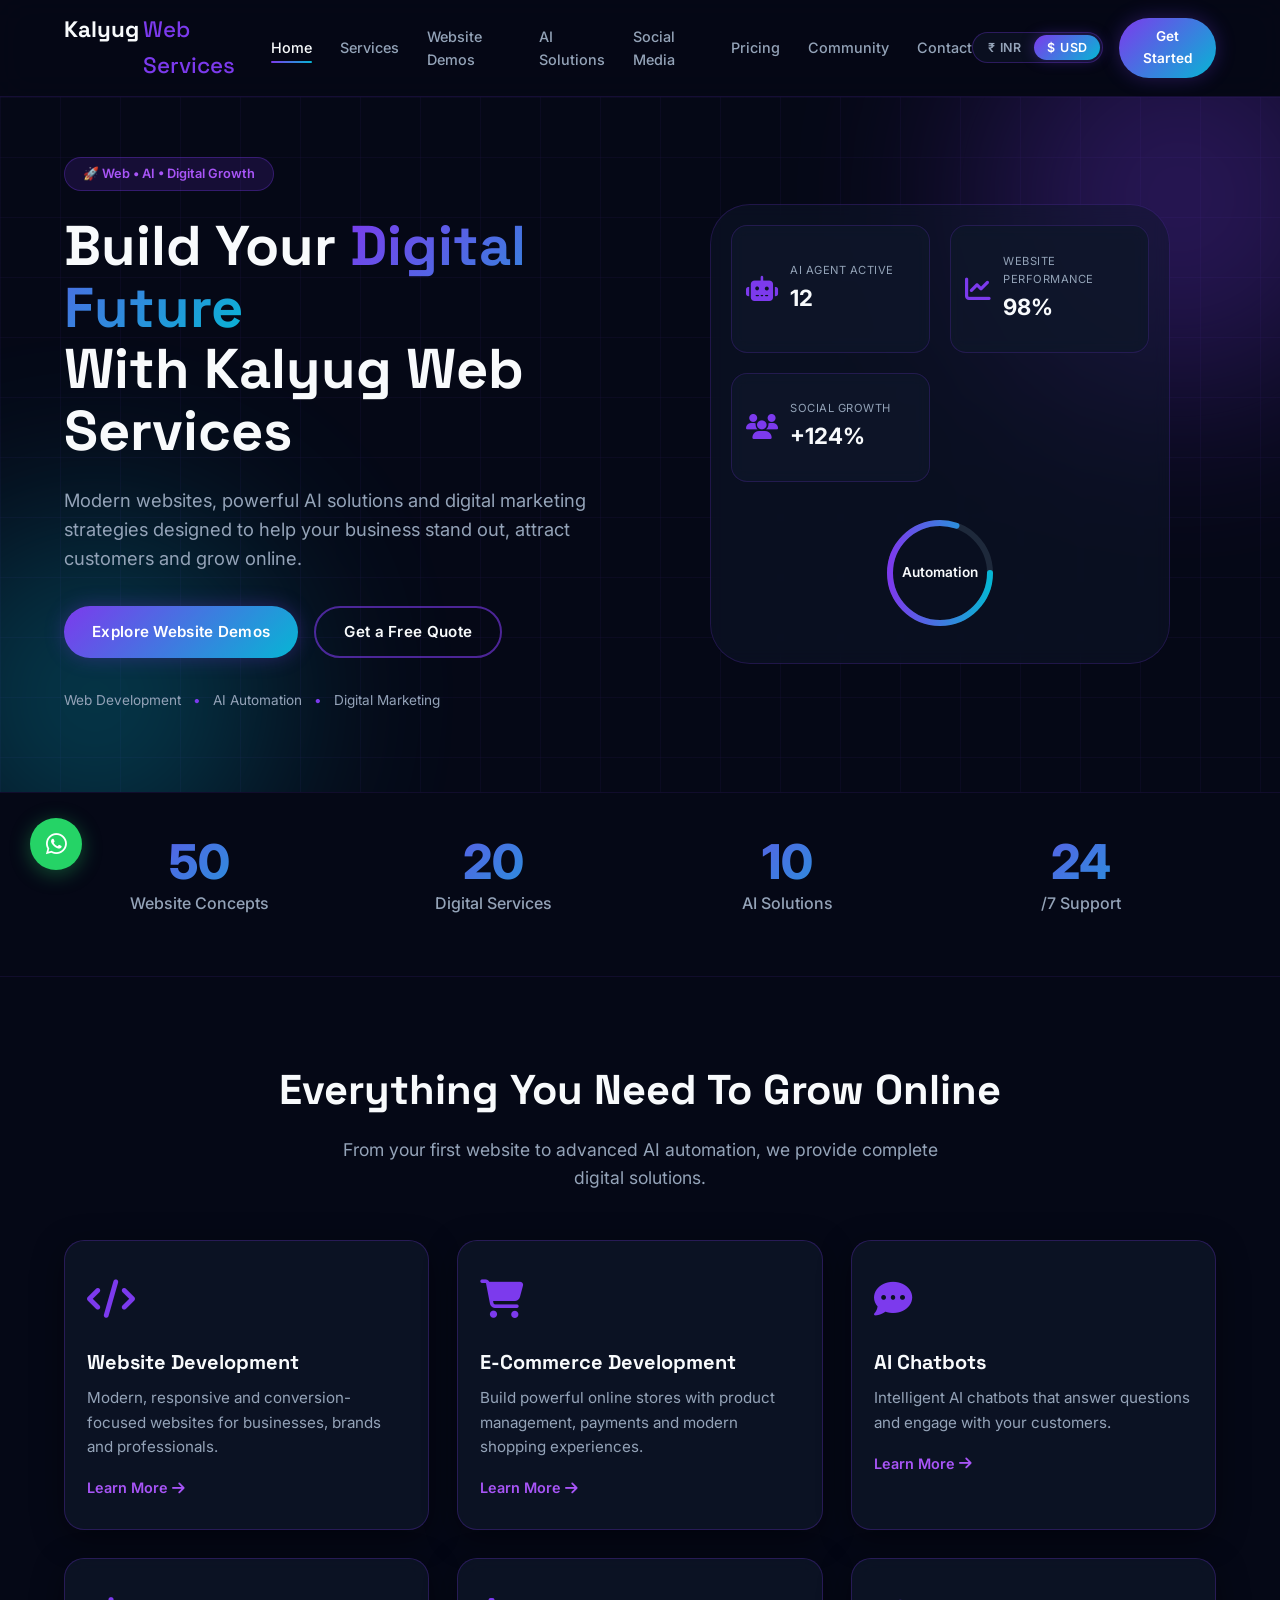
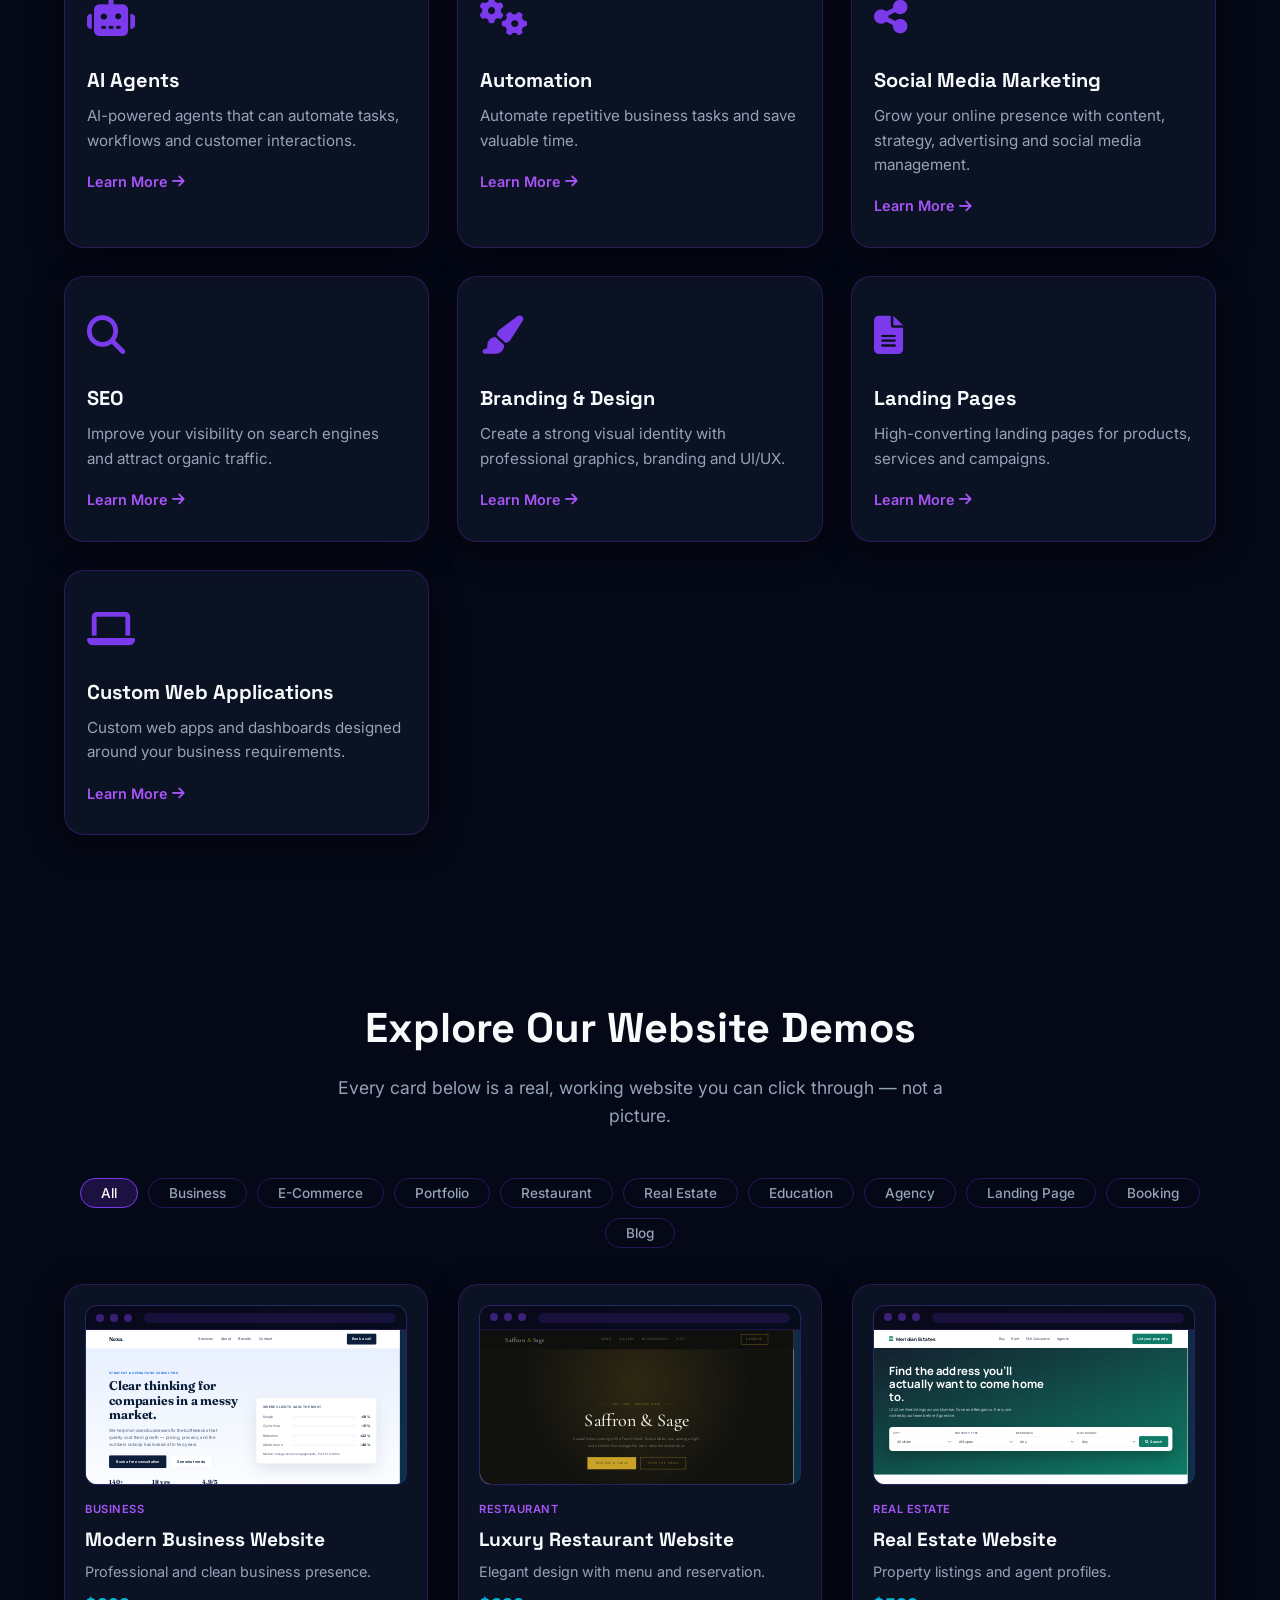
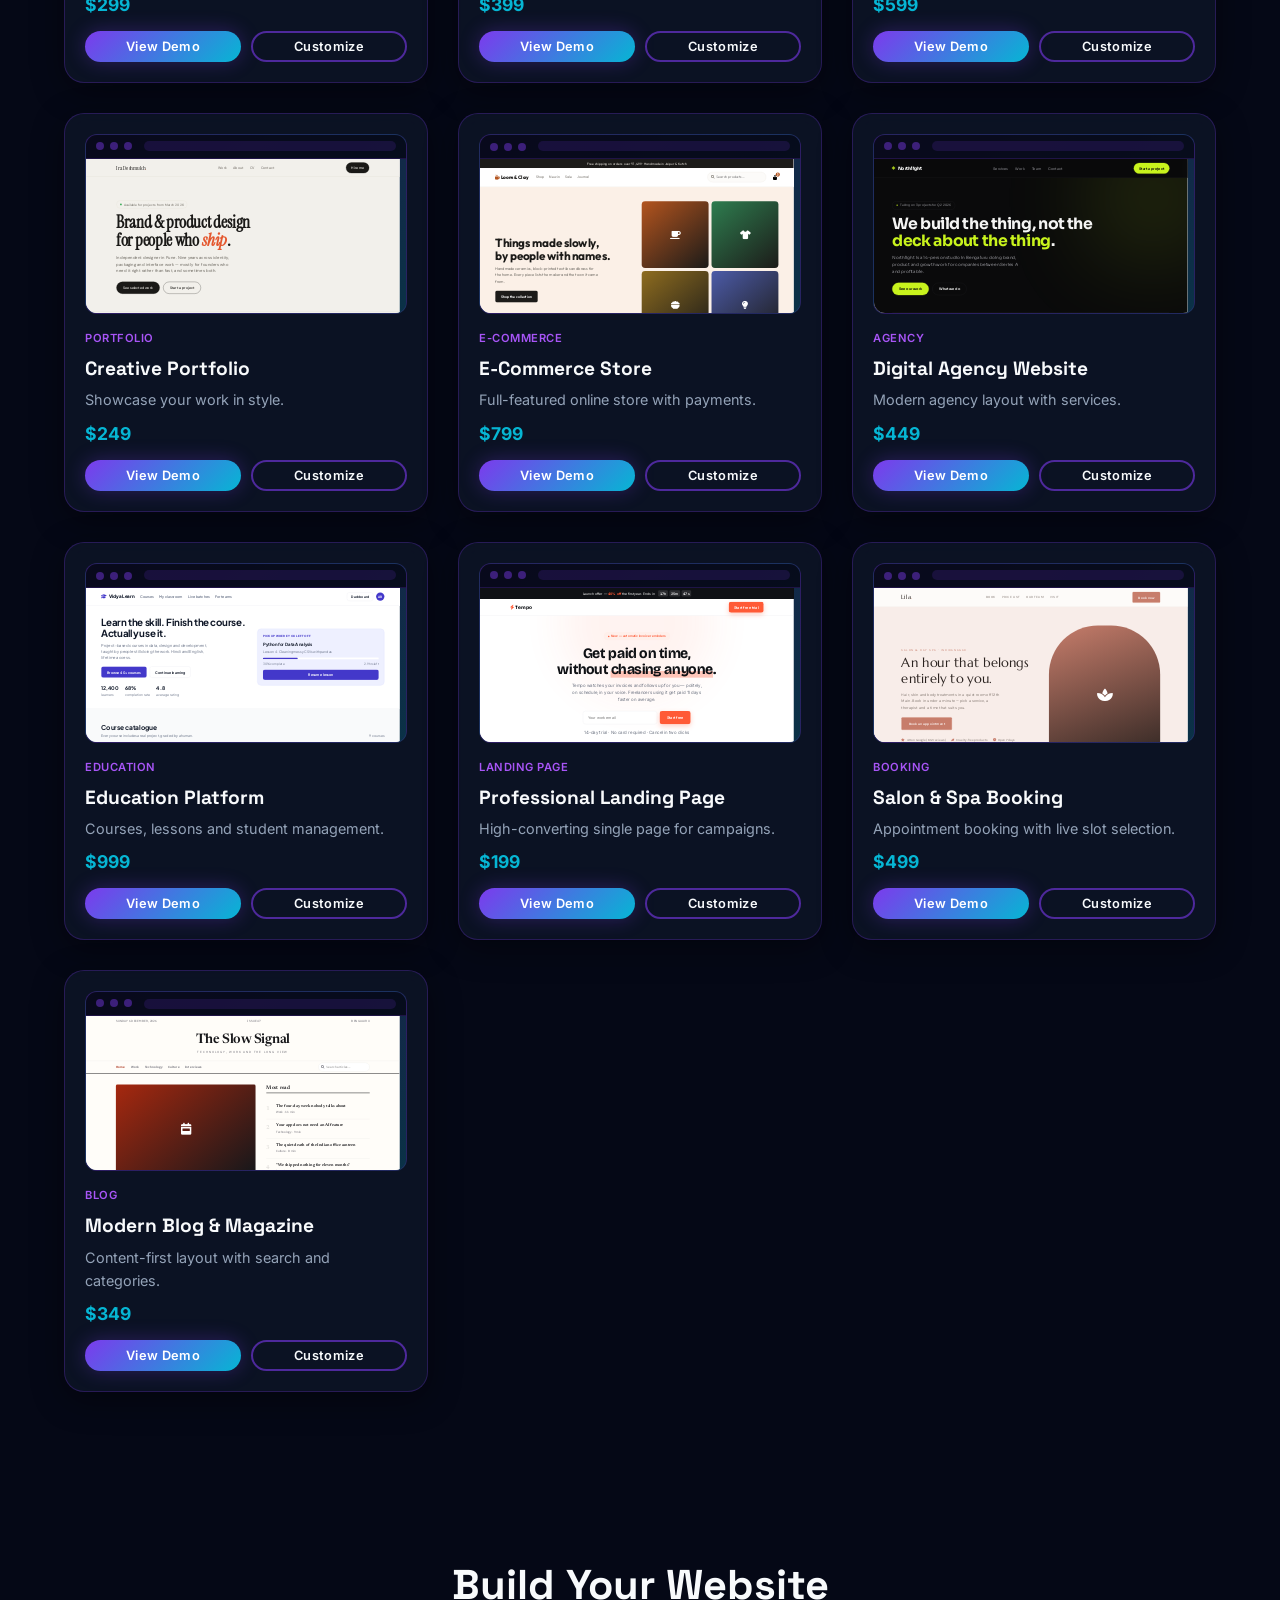
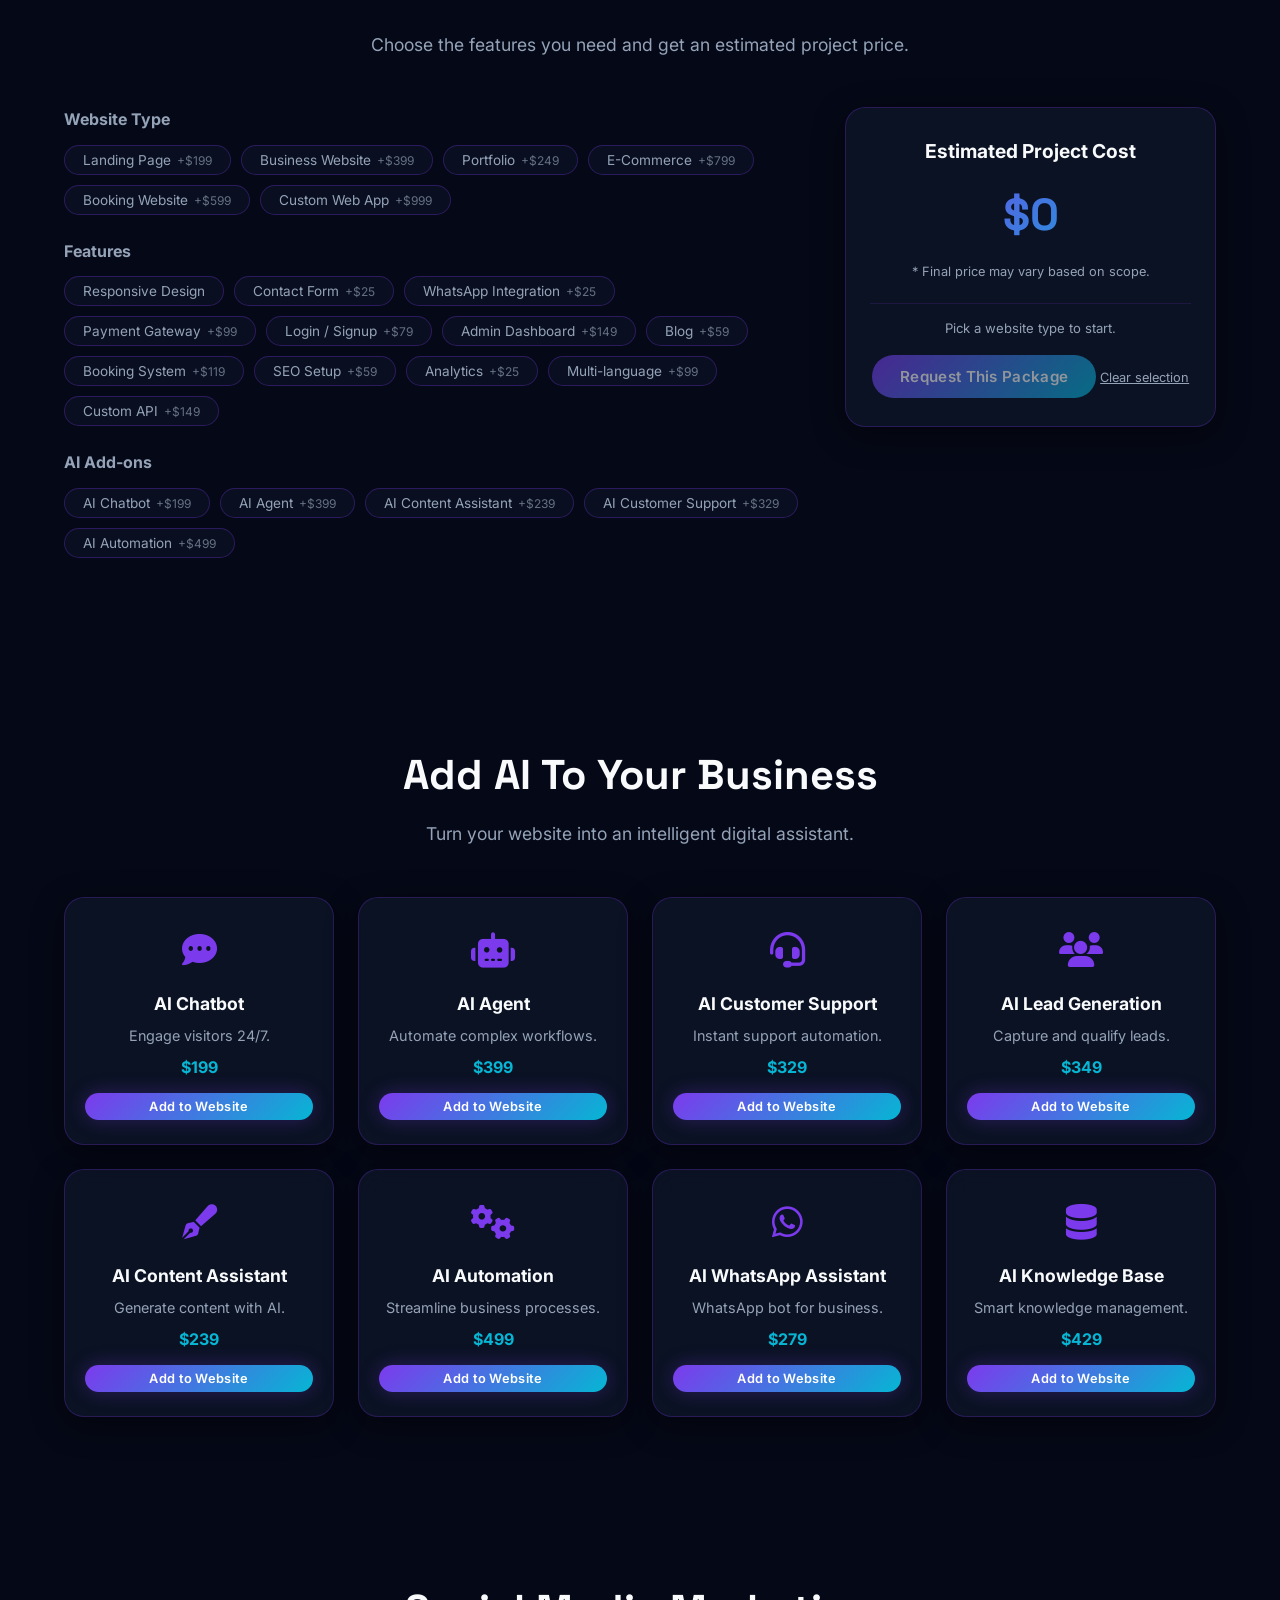
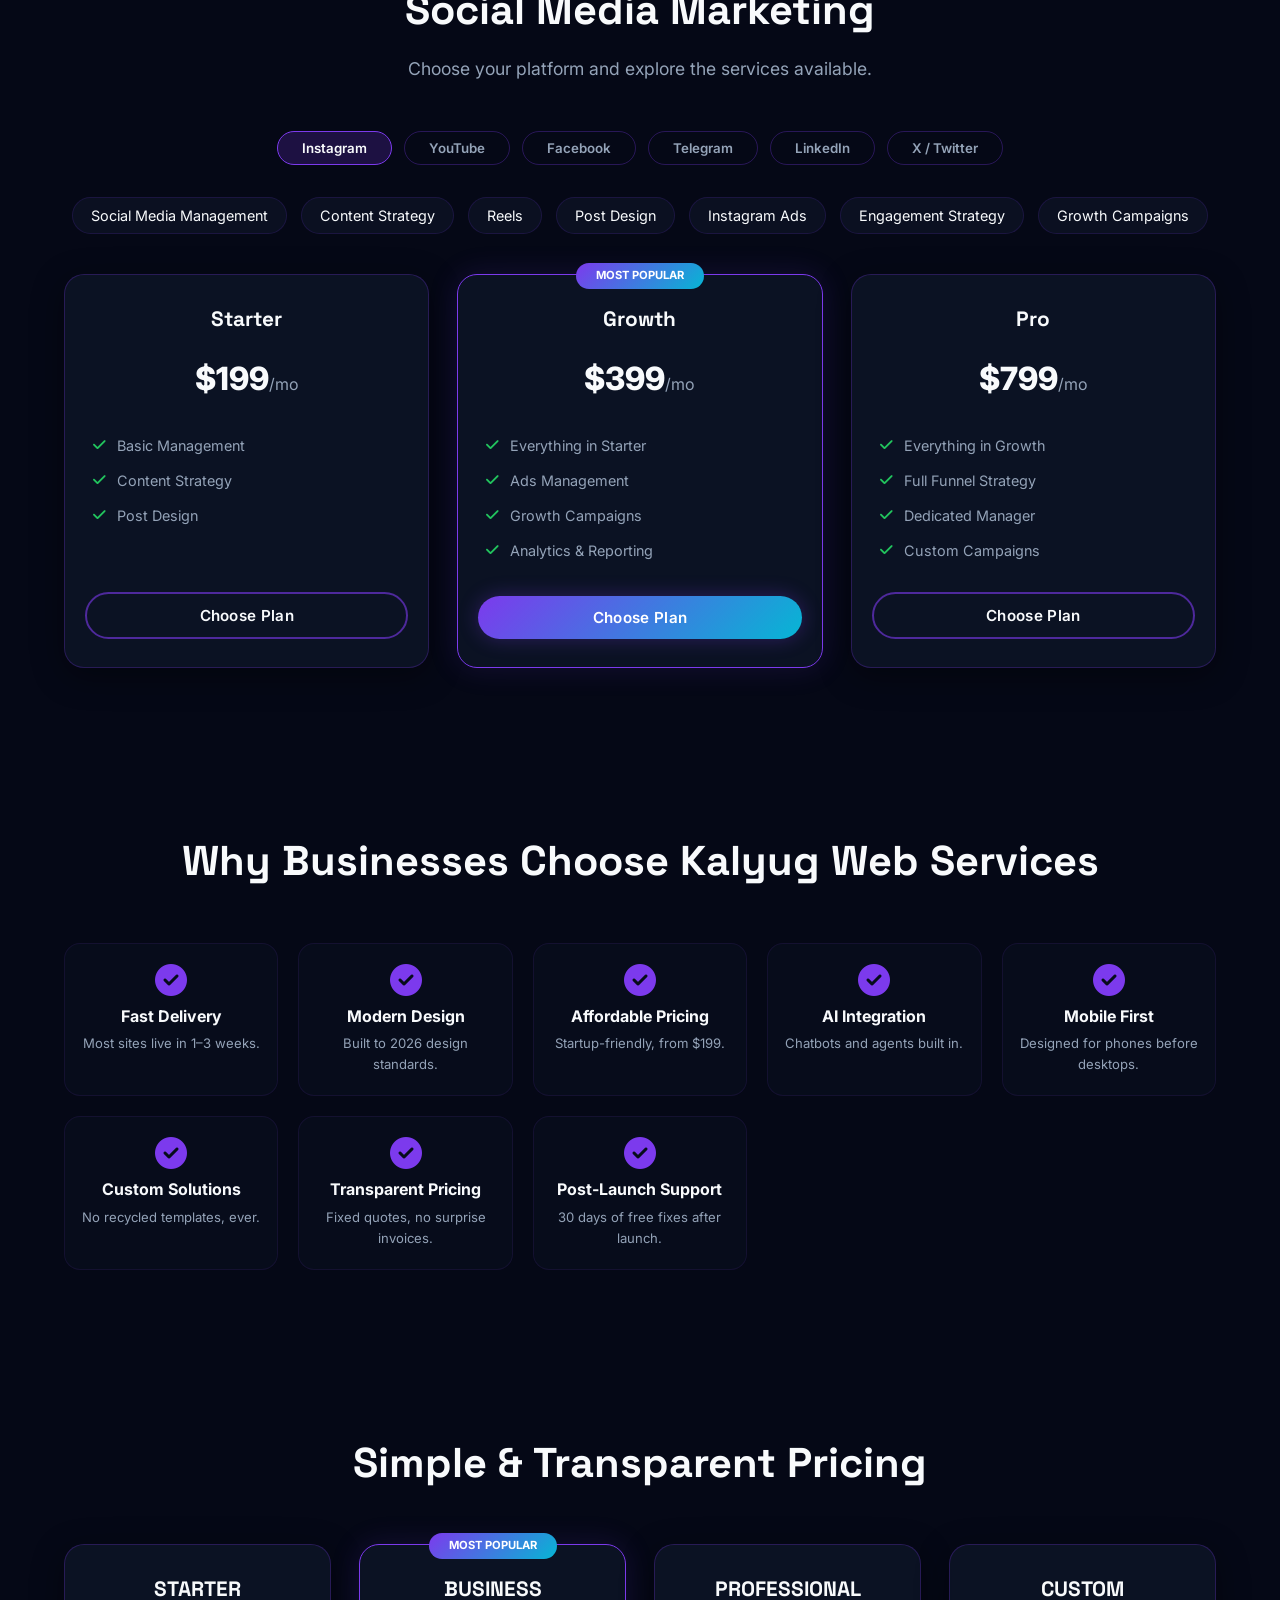
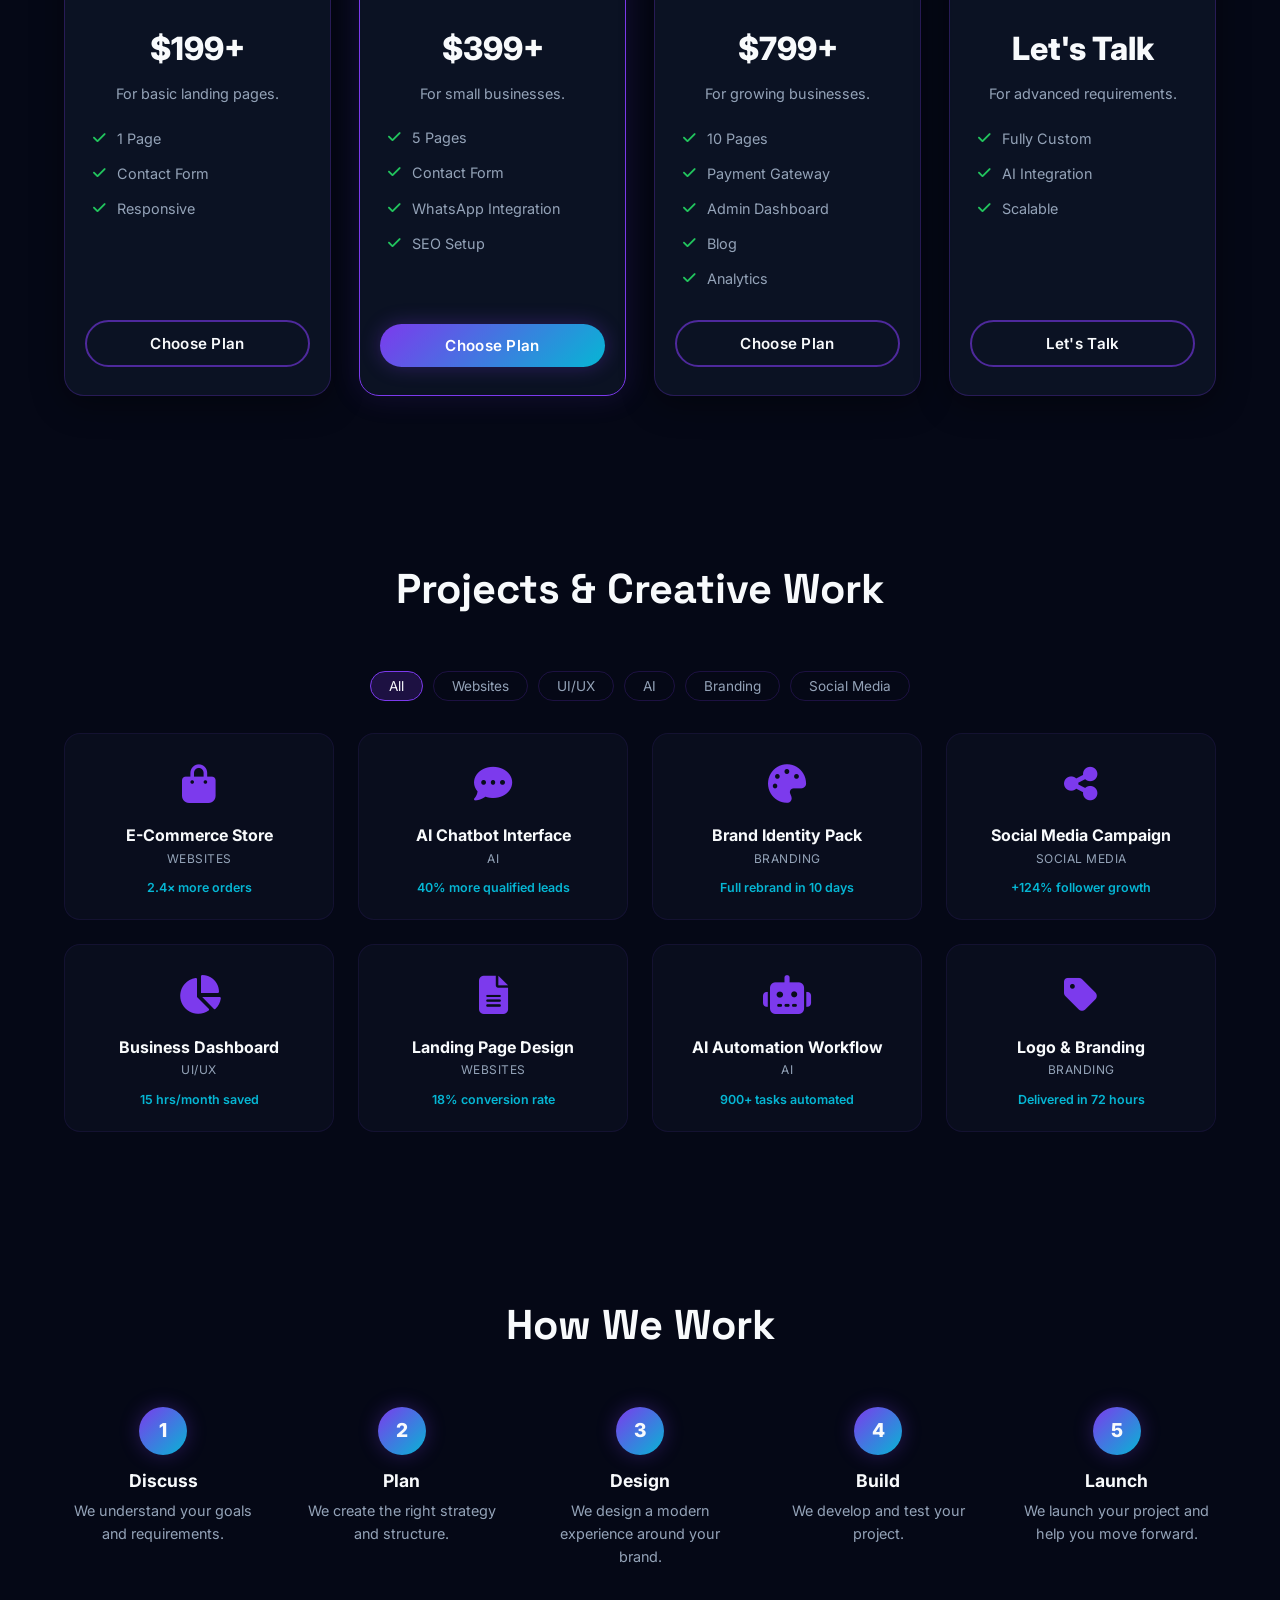
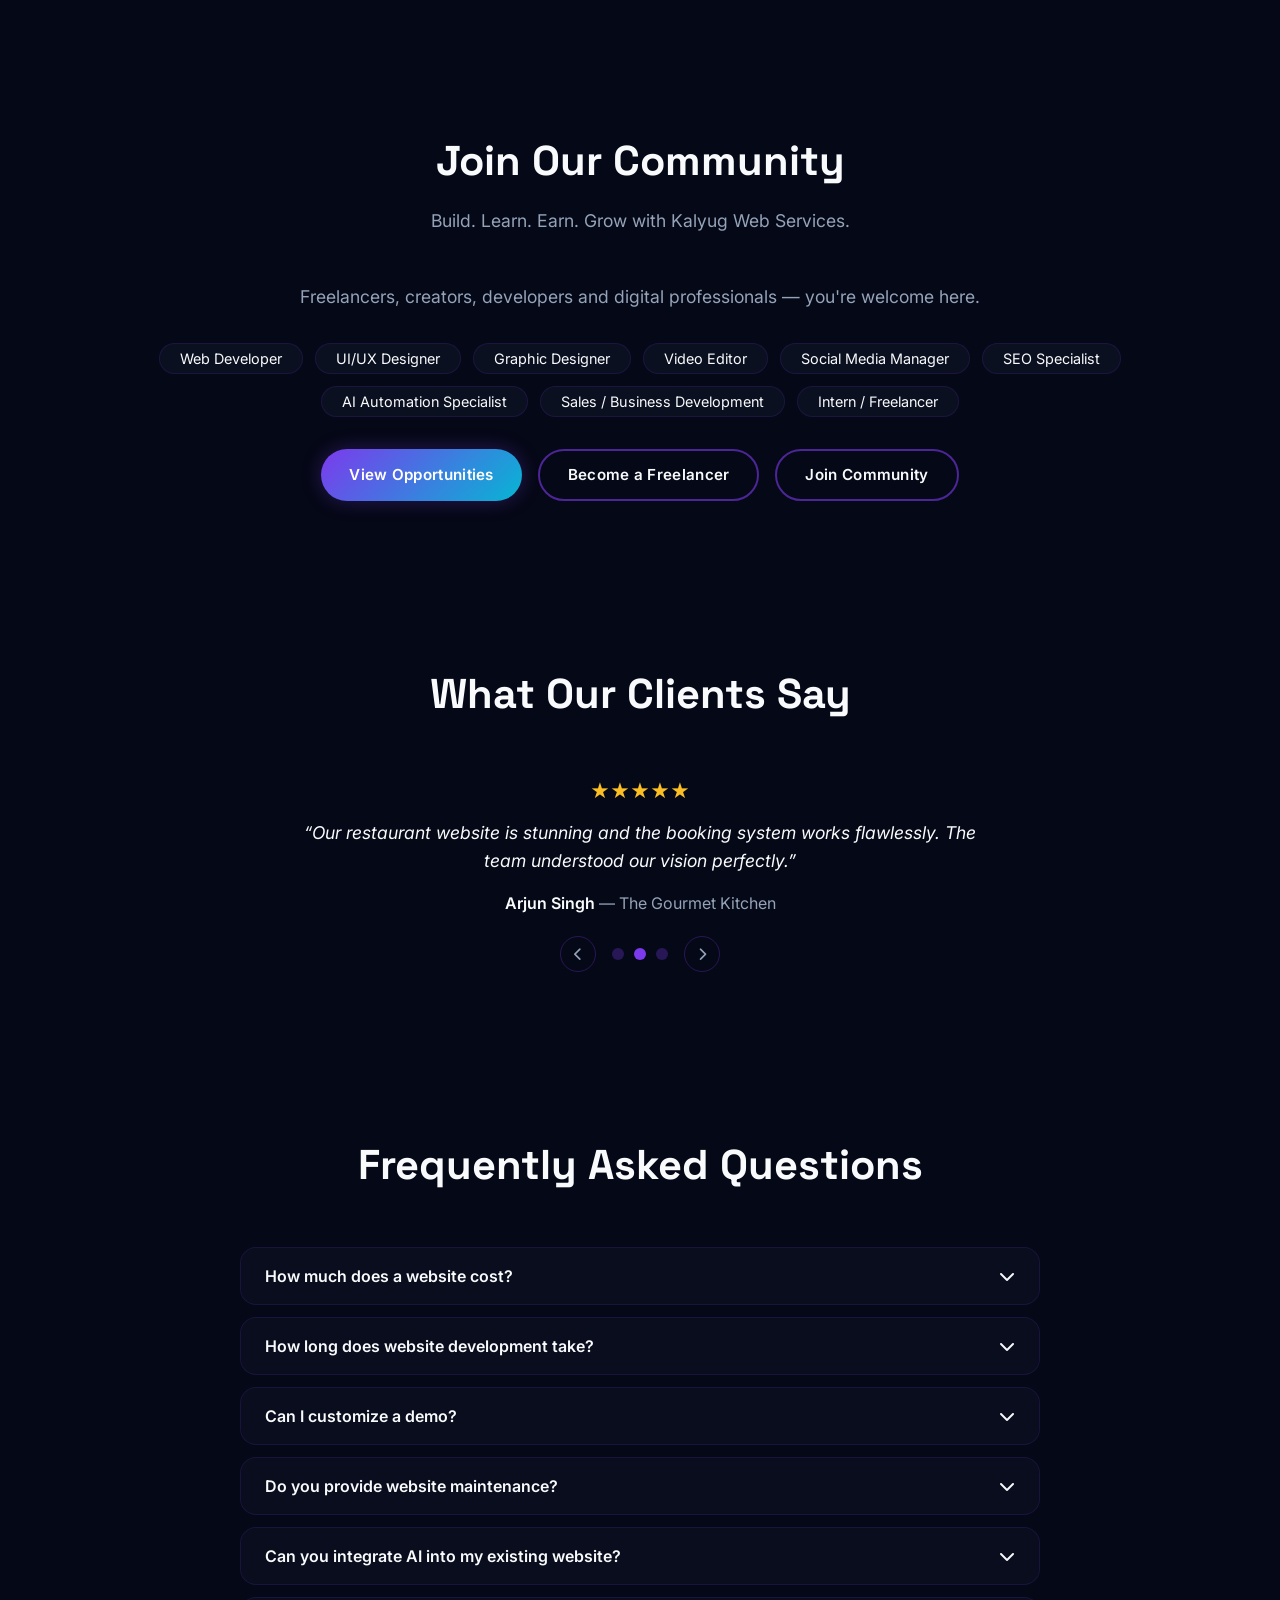
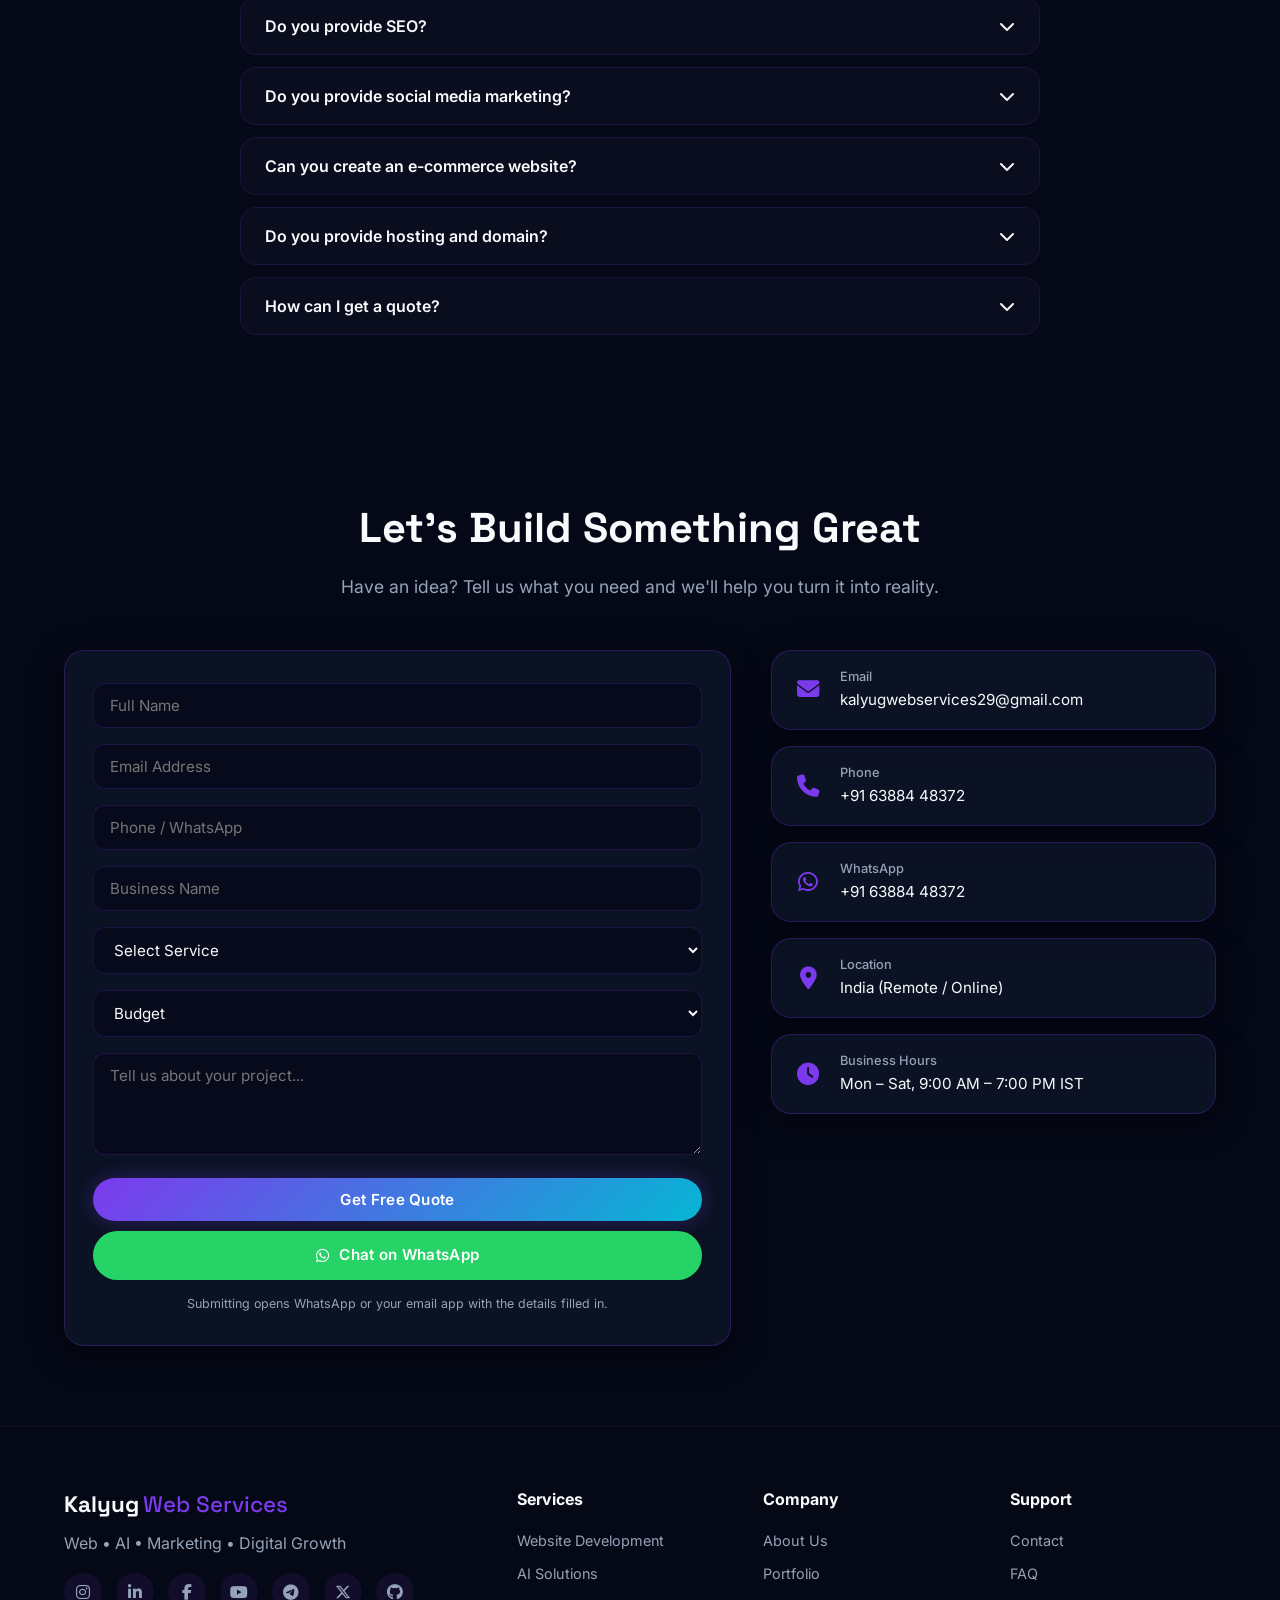
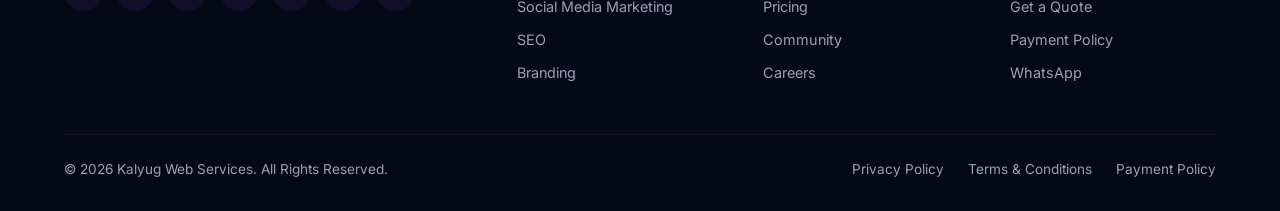
==== commit 42ba2f51: "Custom Domain Updates" ====
--- a/index.html
+++ b/index.html
@@ -7,19 +7,19 @@
     <title>Kalyug Web Services | Websites, AI &amp; Digital Marketing</title>
     <meta name="description" content="Kalyug Web Services provides modern website development, AI chatbots, AI agents, automation, social media marketing, SEO and custom digital solutions.">
     <meta name="theme-color" content="#050816">
-    <link rel="canonical" href="https://kalyugwebservices.com/">
+    <link rel="canonical" href="https://kalyugwebs.dpdns.org/">
 
     <!-- Open Graph / Twitter -->
     <meta property="og:type" content="website">
     <meta property="og:site_name" content="Kalyug Web Services">
     <meta property="og:title" content="Kalyug Web Services | Websites, AI &amp; Digital Marketing">
     <meta property="og:description" content="Modern websites, AI chatbots and agents, automation, social media marketing and SEO — built for businesses that want to grow online.">
-    <meta property="og:url" content="https://kalyugwebservices.com/">
-    <meta property="og:image" content="https://kalyugwebservices.com/assets/og-image.png">
+    <meta property="og:url" content="https://kalyugwebs.dpdns.org/">
+    <meta property="og:image" content="https://kalyugwebs.dpdns.org/assets/og-image.png">
     <meta name="twitter:card" content="summary_large_image">
     <meta name="twitter:title" content="Kalyug Web Services | Websites, AI &amp; Digital Marketing">
     <meta name="twitter:description" content="Modern websites, AI chatbots and agents, automation, social media marketing and SEO.">
-    <meta name="twitter:image" content="https://kalyugwebservices.com/assets/og-image.png">
+    <meta name="twitter:image" content="https://kalyugwebs.dpdns.org/assets/og-image.png">
 
     <link rel="icon" type="image/svg+xml" href="assets/favicon.svg">
     <link rel="apple-touch-icon" href="assets/favicon.svg">
@@ -42,7 +42,7 @@
         "@type": "ProfessionalService",
         "name": "Kalyug Web Services",
         "description": "Website development, AI chatbots and agents, automation, social media marketing and SEO.",
-        "url": "https://kalyugwebservices.com/",
+        "url": "https://kalyugwebs.dpdns.org/",
         "email": "kalyugwebservices29@gmail.com",
         "telephone": "+91 63884 48372",
         "areaServed": "IN",
@@ -657,4 +657,4 @@
     <script src="js/main.js"></script>
 </body>
 
-</html>
+</html>
